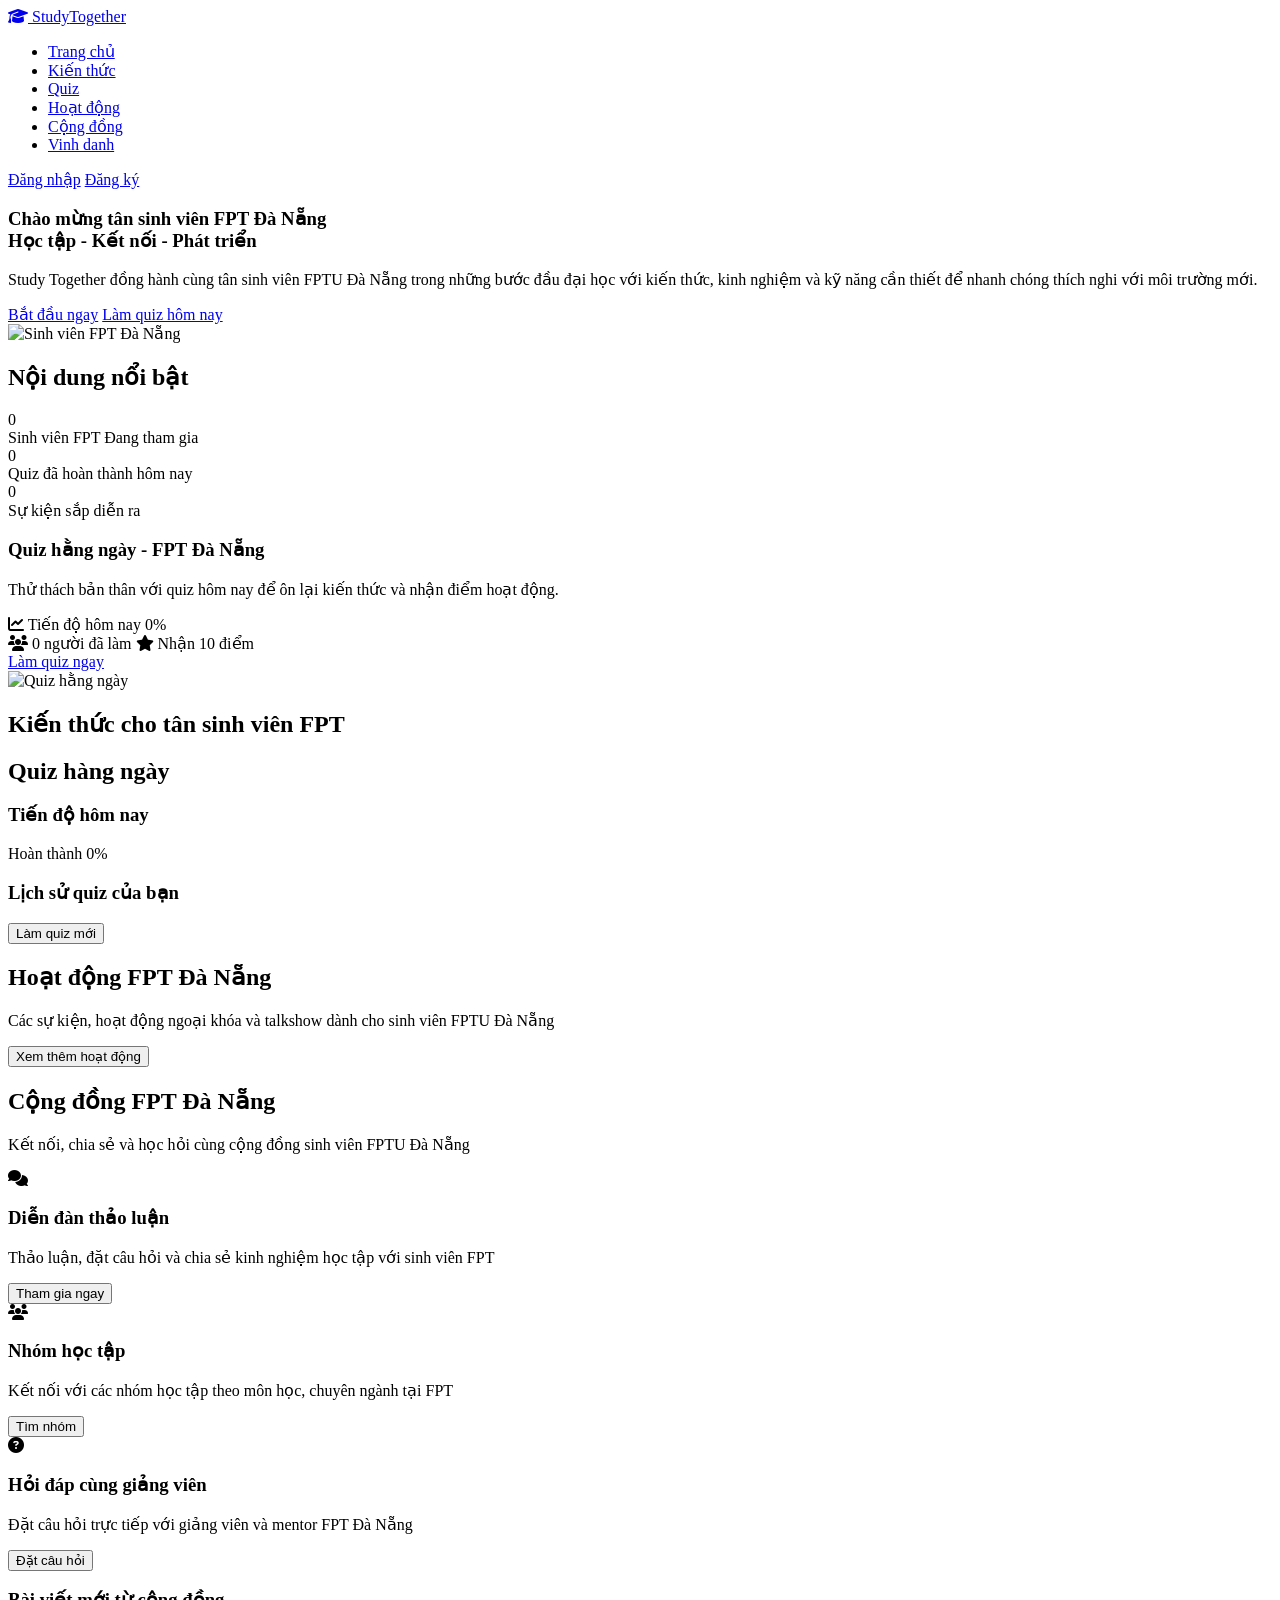
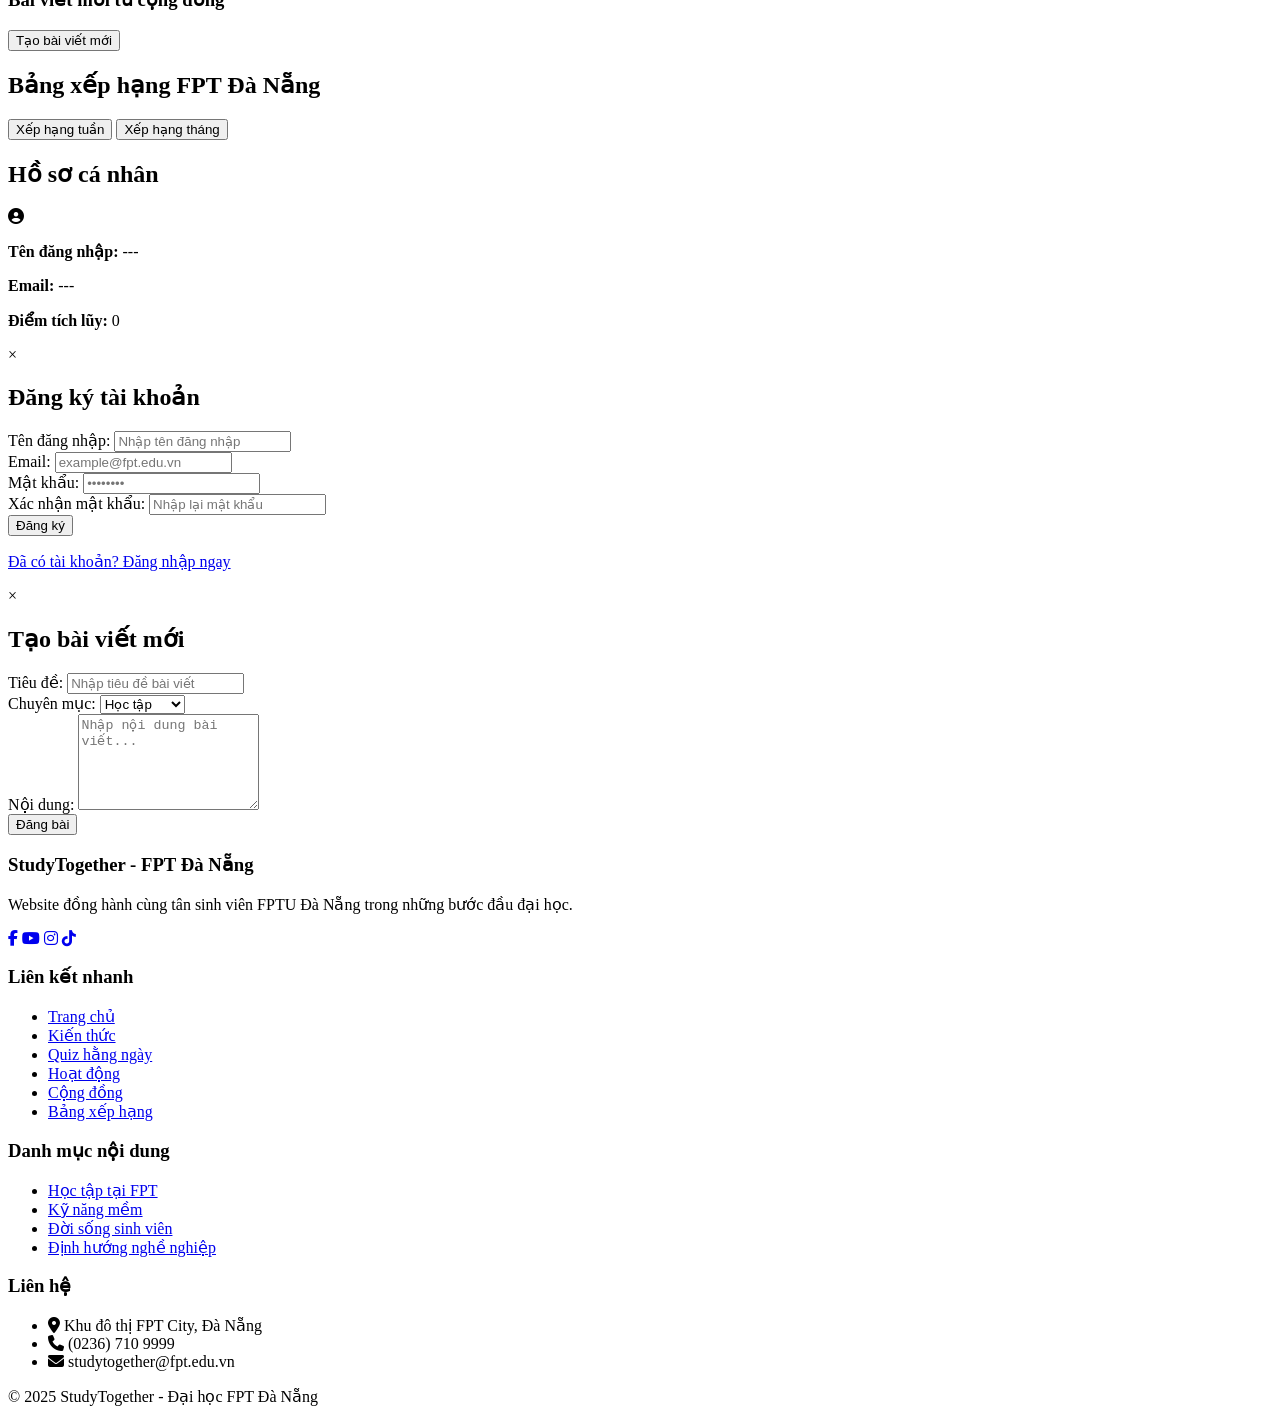
==== index.html @ cc5190f5 "fix" ====
<!DOCTYPE html>
<html lang="vi">
<head>
    <meta charset="UTF-8">
    <meta name="viewport" content="width=device-width, initial-scale=1.0">
    <title>Study Together - Đồng hành cùng tân sinh viên FPT Đà Nẵng</title>
    <link rel="stylesheet" href="https://cdnjs.cloudflare.com/ajax/libs/font-awesome/6.4.0/css/all.min.css">
    <link rel="stylesheet" href="https://cdnjs.cloudflare.com/ajax/libs/toastr.js/latest/toastr.min.css">
    <link rel="stylesheet" href="css/style.css">
    <link rel="icon" type="image/png" href="https://daihoc.fpt.edu.vn/favicon.ico">
</head>
<body>
    <!-- Header -->
    <header id="main-header">
        <div class="container header-container">
            <a href="#" class="logo" id="homeLogo">
                <i class="fas fa-graduation-cap"></i>
                <span>Study</span>Together
            </a>
            
            <nav>
                <ul>
                    <li><a href="#" class="nav-link active" data-section="home">Trang chủ</a></li>
                    <li><a href="#" class="nav-link" data-section="knowledge">Kiến thức</a></li>
                    <li><a href="#" class="nav-link" data-section="quiz">Quiz</a></li>
                    <li><a href="#" class="nav-link" data-section="activities">Hoạt động</a></li>
                    <li><a href="#" class="nav-link" data-section="community">Cộng đồng</a></li>
                    <li><a href="#" class="nav-link" data-section="ranking">Vinh danh</a></li>
                </ul>
            </nav>
            
            <div class="auth-buttons" id="authButtons">
                <a href="#" class="btn btn-outline" id="loginBtn">Đăng nhập</a>
                <a href="#" class="btn btn-primary" id="registerBtn">Đăng ký</a>
            </div>

            <!-- User Menu -->
            <div class="user-menu" id="userMenu" style="display: none;">
                <div class="user-info" id="userInfo">
                    <i class="fas fa-user-circle"></i>
                    <span id="displayUsername">Username</span>
                    <i class="fas fa-chevron-down"></i>
                </div>
                <div class="dropdown-menu" id="dropdownMenu">
                    <a href="#" id="profileBtn"><i class="fas fa-user"></i> Hồ sơ</a>
                    <a href="#" id="quizHistoryBtn"><i class="fas fa-history"></i> Lịch sử quiz</a>
                    <a href="#" id="logoutBtn"><i class="fas fa-sign-out-alt"></i> Đăng xuất</a>
                </div>
            </div>
        </div>
    </header>

    <!-- Main Content -->
    <main id="main-content">
        <!-- Trang chủ -->
        <section id="home-section" class="content-section">
            <!-- Banner chính -->
            <section class="hero">
                <div class="container hero-content">
                    <div class="hero-text">
                        <h1>Chào mừng tân sinh viên <span>FPT Đà Nẵng</span><br>Học tập - Kết nối - Phát triển</h1>
                        <p>Study Together đồng hành cùng tân sinh viên FPTU Đà Nẵng trong những bước đầu đại học với kiến thức, kinh nghiệm và kỹ năng cần thiết để nhanh chóng thích nghi với môi trường mới.</p>
                        <div class="hero-buttons">
                            <a href="#" class="btn btn-primary" id="startNowBtn">Bắt đầu ngay</a>
                            <a href="#" class="btn btn-fpt" id="dailyQuizBtn">Làm quiz hôm nay</a>
                        </div>
                    </div>
                    <div class="hero-image">
                        <img src="https://daihoc.fpt.edu.vn/wp-content/uploads/2022/07/dai-hoc-fpt-1-1659081213-910x607.jpg" alt="Sinh viên FPT Đà Nẵng">
                    </div>
                </div>
            </section>

            <!-- Nội dung nổi bật -->
            <div class="container">
                <h2 class="section-title">Nội dung nổi bật</h2>
                <div class="features" id="featured-content"></div>
            </div>

            <!-- Thống kê nhanh -->
            <section class="stats">
                <div class="container stats-container">
                    <div class="stat-item">
                        <div class="stat-number" id="studentCount">0</div>
                        <div class="stat-text">Sinh viên FPT Đang tham gia</div>
                    </div>
                    <div class="stat-item">
                        <div class="stat-number" id="quizCompleted">0</div>
                        <div class="stat-text">Quiz đã hoàn thành hôm nay</div>
                    </div>
                    <div class="stat-item">
                        <div class="stat-number" id="upcomingEvents">0</div>
                        <div class="stat-text">Sự kiện sắp diễn ra</div>
                    </div>
                </div>
            </section>

            <!-- Quiz hôm nay -->
            <div class="container">
                <div class="quiz-today">
                    <div class="quiz-content">
                        <h3>Quiz hằng ngày - FPT Đà Nẵng</h3>
                        <p>Thử thách bản thân với quiz hôm nay để ôn lại kiến thức và nhận điểm hoạt động.</p>
                        <div class="quiz-progress-wrapper">
                            <div class="quiz-progress-header">
                                <span><i class="fas fa-chart-line"></i> Tiến độ hôm nay</span>
                                <span class="quiz-progress-percentage" id="quizPercentage">0%</span>
                            </div>
                            <div class="quiz-progress">
                                <div class="quiz-progress-bar" id="quizProgressBar" style="width: 0%"></div>
                            </div>
                            <div class="quiz-stats">
                                <span><i class="fas fa-users"></i> <span id="quizCompleted">0</span> người đã làm</span>
                                <span><i class="fas fa-star"></i> Nhận 10 điểm</span>
                            </div>
                        </div>
                        <a href="#" class="btn btn-primary" id="takeQuizBtn">Làm quiz ngay</a>
                    </div>
                    <div class="quiz-image">
                        <img src="https://images.unsplash.com/photo-1501504905252-473c47e087f8?ixlib=rb-4.0.3&auto=format&fit=crop&w=1000&q=80" alt="Quiz hằng ngày">
                    </div>
                </div>
            </div>
        </section>

        <!-- Kiến thức -->
        <section id="knowledge-section" class="content-section hidden-section">
            <div class="container">
                <h2 class="section-title">Kiến thức cho tân sinh viên FPT</h2>
                <div class="features" id="knowledge-content"></div>
            </div>
        </section>

        <!-- Chi tiết bài viết / Quiz -->
        <section id="post-detail-section" class="content-section hidden-section">
            <div class="container">
                <div id="post-detail-content">
                    <!-- Nội dung sẽ được render bằng JavaScript -->
                </div>
            </div>
        </section>

        <!-- Quiz Section (Lịch sử) -->
        <section id="quiz-section" class="content-section hidden-section">
            <div class="container">
                <h2 class="section-title">Quiz hàng ngày</h2>
                
                <div class="quiz-stats-section">
                    <div class="quiz-progress-large">
                        <h3>Tiến độ hôm nay</h3>
                        <div class="quiz-progress-wrapper">
                            <div class="quiz-progress-header">
                                <span>Hoàn thành</span>
                                <span class="quiz-progress-percentage" id="quizPercentage2">0%</span>
                            </div>
                            <div class="quiz-progress">
                                <div class="quiz-progress-bar" id="quizProgressBar2" style="width: 0%"></div>
                            </div>
                        </div>
                    </div>
                    
                    <div class="quiz-history-header">
                        <h3>Lịch sử quiz của bạn</h3>
                        <button class="btn btn-primary" id="startQuizFromHistory">Làm quiz mới</button>
                    </div>
                    <div id="quiz-history" class="quiz-history-list"></div>
                </div>
            </div>
        </section>

        <!-- Hoạt động -->
        <section id="activities-section" class="content-section hidden-section">
            <div class="container">
                <h2 class="section-title fpt">Hoạt động FPT Đà Nẵng</h2>
                <p class="section-description">Các sự kiện, hoạt động ngoại khóa và talkshow dành cho sinh viên FPTU Đà Nẵng</p>
                
                <div class="activities-grid" id="activities-content"></div>
                
                <div class="text-center">
                    <button class="btn btn-fpt" id="loadMoreActivities">Xem thêm hoạt động</button>
                </div>
            </div>
        </section>

        <!-- Cộng đồng -->
        <section id="community-section" class="content-section hidden-section">
            <div class="container">
                <h2 class="section-title fpt">Cộng đồng FPT Đà Nẵng</h2>
                <p class="section-description">Kết nối, chia sẻ và học hỏi cùng cộng đồng sinh viên FPTU Đà Nẵng</p>
                
                <div class="community-container">
                    <div class="community-card">
                        <div class="community-icon">
                            <i class="fas fa-comments"></i>
                        </div>
                        <h3>Diễn đàn thảo luận</h3>
                        <p>Thảo luận, đặt câu hỏi và chia sẻ kinh nghiệm học tập với sinh viên FPT</p>
                        <button class="btn btn-fpt" id="joinForumBtn">Tham gia ngay</button>
                    </div>
                    
                    <div class="community-card">
                        <div class="community-icon">
                            <i class="fas fa-users"></i>
                        </div>
                        <h3>Nhóm học tập</h3>
                        <p>Kết nối với các nhóm học tập theo môn học, chuyên ngành tại FPT</p>
                        <button class="btn btn-fpt" id="findGroupBtn">Tìm nhóm</button>
                    </div>
                    
                    <div class="community-card">
                        <div class="community-icon">
                            <i class="fas fa-question-circle"></i>
                        </div>
                        <h3>Hỏi đáp cùng giảng viên</h3>
                        <p>Đặt câu hỏi trực tiếp với giảng viên và mentor FPT Đà Nẵng</p>
                        <button class="btn btn-fpt" id="askQuestionBtn">Đặt câu hỏi</button>
                    </div>
                </div>
                
                <div class="forum-posts">
                    <h3>Bài viết mới từ cộng đồng</h3>
                    <div id="forum-posts-content"></div>
                    
                    <div class="text-center">
                        <button class="btn btn-outline" id="createPostBtn">Tạo bài viết mới</button>
                    </div>
                </div>
            </div>
        </section>

        <!-- Vinh danh -->
        <section id="ranking-section" class="content-section hidden-section">
            <div class="container">
                <h2 class="section-title">Bảng xếp hạng FPT Đà Nẵng</h2>
                
                <div class="ranking-tabs">
                    <button class="btn btn-outline" id="weeklyRankingBtn">Xếp hạng tuần</button>
                    <button class="btn btn-primary" id="monthlyRankingBtn">Xếp hạng tháng</button>
                </div>
                
                <div id="ranking-content"></div>
            </div>
        </section>

        <!-- Hồ sơ -->
        <section id="profile-section" class="content-section hidden-section">
            <div class="container">
                <h2 class="section-title">Hồ sơ cá nhân</h2>

                <div class="profile-card">
                    <div class="profile-avatar">
                        <i class="fas fa-user-circle"></i>
                    </div>
                    <div class="profile-info">
                        <p><strong>Tên đăng nhập:</strong> <span id="profileUsername">---</span></p>
                        <p><strong>Email:</strong> <span id="profileEmail">---</span></p>
                        <p><strong>Điểm tích lũy:</strong> <span id="profilePoints">0</span></p>
                    </div>
                </div>
            </div>
        </section>
    </main>

    <!-- Modal đăng ký/đăng nhập -->
    <div class="modal" id="authModal">
        <div class="modal-content">
            <span class="close-modal" id="closeAuthModal">&times;</span>
            <h2 id="modalTitle">Đăng ký tài khoản</h2>

            <form id="authForm">
                <div class="form-group">
                    <label for="username">Tên đăng nhập:</label>
                    <input type="text" id="username" placeholder="Nhập tên đăng nhập" required>
                </div>

                <div class="form-group" id="emailGroup">
                    <label for="email">Email:</label>
                    <input type="email" id="email" placeholder="example@fpt.edu.vn">
                </div>

                <div class="form-group">
                    <label for="password">Mật khẩu:</label>
                    <input type="password" id="password" placeholder="••••••••" required>
                </div>

                <div class="form-group" id="confirmPasswordGroup">
                    <label for="confirmPassword">Xác nhận mật khẩu:</label>
                    <input type="password" id="confirmPassword" placeholder="Nhập lại mật khẩu">
                </div>

                <button type="submit" class="btn btn-primary" id="authSubmitBtn">Đăng ký</button>

                <p class="text-center">
                    <a href="#" id="switchAuthMode">Đã có tài khoản? Đăng nhập ngay</a>
                </p>
            </form>
        </div>
    </div>

    <!-- Modal tạo bài viết cộng đồng -->
    <div class="modal" id="createPostModal">
        <div class="modal-content">
            <span class="close-modal" id="closePostModal">&times;</span>
            <h2>Tạo bài viết mới</h2>
            <form id="postForm">
                <div class="form-group">
                    <label for="postTitle">Tiêu đề:</label>
                    <input type="text" id="postTitle" placeholder="Nhập tiêu đề bài viết" required>
                </div>
                <div class="form-group">
                    <label for="postCategory">Chuyên mục:</label>
                    <select id="postCategory">
                        <option value="study">Học tập</option>
                        <option value="activity">Hoạt động</option>
                        <option value="question">Hỏi đáp</option>
                        <option value="share">Chia sẻ</option>
                        <option value="other">Khác</option>
                    </select>
                </div>
                <div class="form-group">
                    <label for="postContent">Nội dung:</label>
                    <textarea id="postContent" rows="6" placeholder="Nhập nội dung bài viết..." required></textarea>
                </div>
                <button type="submit" class="btn btn-fpt">Đăng bài</button>
            </form>
        </div>
    </div>

    <!-- Footer -->
    <footer id="main-footer">
        <div class="container">
            <div class="footer-container">
                <div class="footer-column">
                    <h3>StudyTogether - FPT Đà Nẵng</h3>
                    <p>Website đồng hành cùng tân sinh viên FPTU Đà Nẵng trong những bước đầu đại học.</p>
                    <div class="social-icons">
                        <a href="#"><i class="fab fa-facebook-f"></i></a>
                        <a href="#"><i class="fab fa-youtube"></i></a>
                        <a href="#"><i class="fab fa-instagram"></i></a>
                        <a href="#"><i class="fab fa-tiktok"></i></a>
                    </div>
                </div>
                
                <div class="footer-column">
                    <h3>Liên kết nhanh</h3>
                    <ul>
                        <li><a href="#" class="footer-nav" data-section="home">Trang chủ</a></li>
                        <li><a href="#" class="footer-nav" data-section="knowledge">Kiến thức</a></li>
                        <li><a href="#" class="footer-nav" data-section="quiz">Quiz hằng ngày</a></li>
                        <li><a href="#" class="footer-nav" data-section="activities">Hoạt động</a></li>
                        <li><a href="#" class="footer-nav" data-section="community">Cộng đồng</a></li>
                        <li><a href="#" class="footer-nav" data-section="ranking">Bảng xếp hạng</a></li>
                    </ul>
                </div>
                
                <div class="footer-column">
                    <h3>Danh mục nội dung</h3>
                    <ul>
                        <li><a href="#">Học tập tại FPT</a></li>
                        <li><a href="#">Kỹ năng mềm</a></li>
                        <li><a href="#">Đời sống sinh viên</a></li>
                        <li><a href="#">Định hướng nghề nghiệp</a></li>
                    </ul>
                </div>
                
                <div class="footer-column">
                    <h3>Liên hệ</h3>
                    <ul>
                        <li><i class="fas fa-map-marker-alt"></i> Khu đô thị FPT City, Đà Nẵng</li>
                        <li><i class="fas fa-phone"></i> (0236) 710 9999</li>
                        <li><i class="fas fa-envelope"></i> studytogether@fpt.edu.vn</li>
                    </ul>
                </div>
            </div>
            
            <div class="copyright">
                <p>&copy; 2025 StudyTogether - Đại học FPT Đà Nẵng</p>
            </div>
        </div>
    </footer>

    <!-- Scripts -->
    <script src="https://cdnjs.cloudflare.com/ajax/libs/jquery/3.7.1/jquery.min.js"></script>
    <script src="https://cdnjs.cloudflare.com/ajax/libs/toastr.js/latest/toastr.min.js"></script>
    
    <script>
        toastr.options = {
            closeButton: true,
            progressBar: true,
            positionClass: "toast-top-right",
            timeOut: "4000",
            extendedTimeOut: "1000",
            showDuration: "300",
            hideDuration: "1000",
            preventDuplicates: true
        };
    </script>

    <script type="module">
        const token = localStorage.getItem("token");
        const role = localStorage.getItem("role");

        if (token && role === "admin") {
            window.location.href = "./app-v2/admin.html";
        }
    </script>

    <script type="module" src="js/modules/main.js"></script>
</body>
</html>
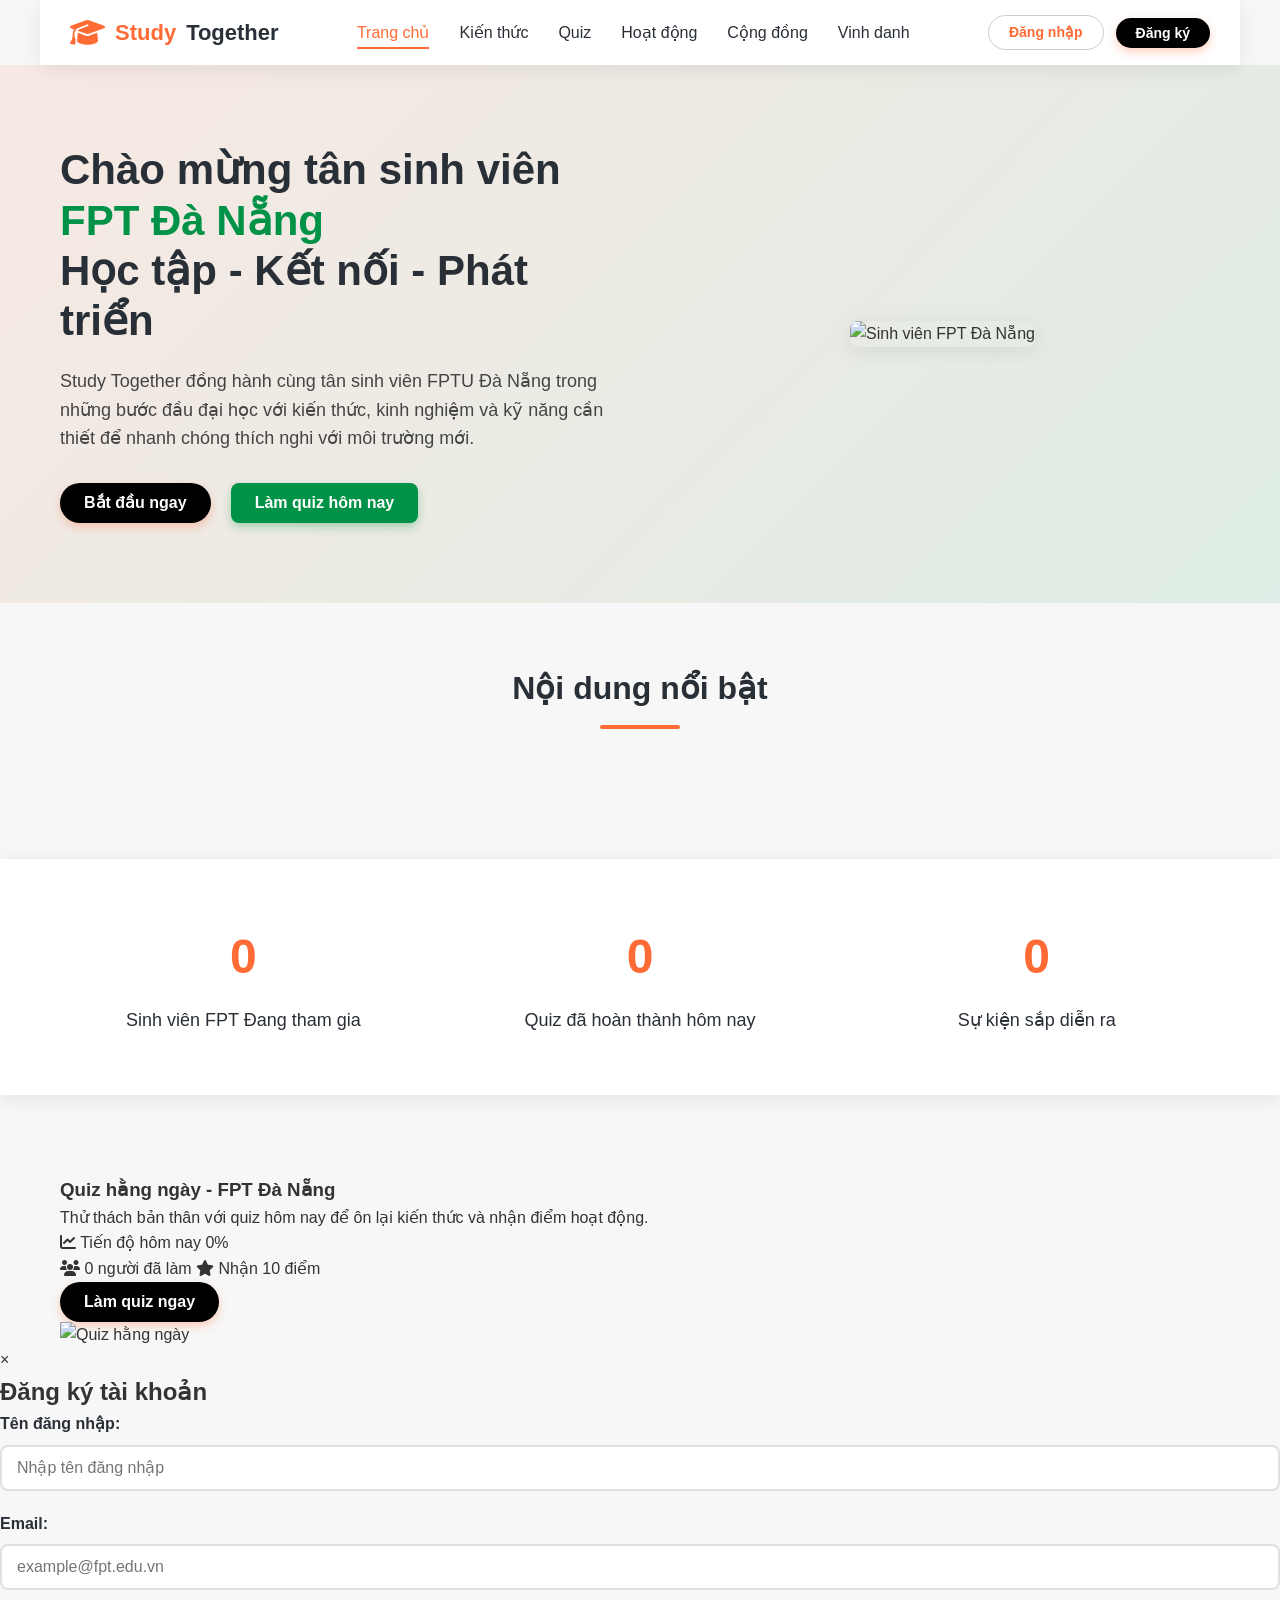
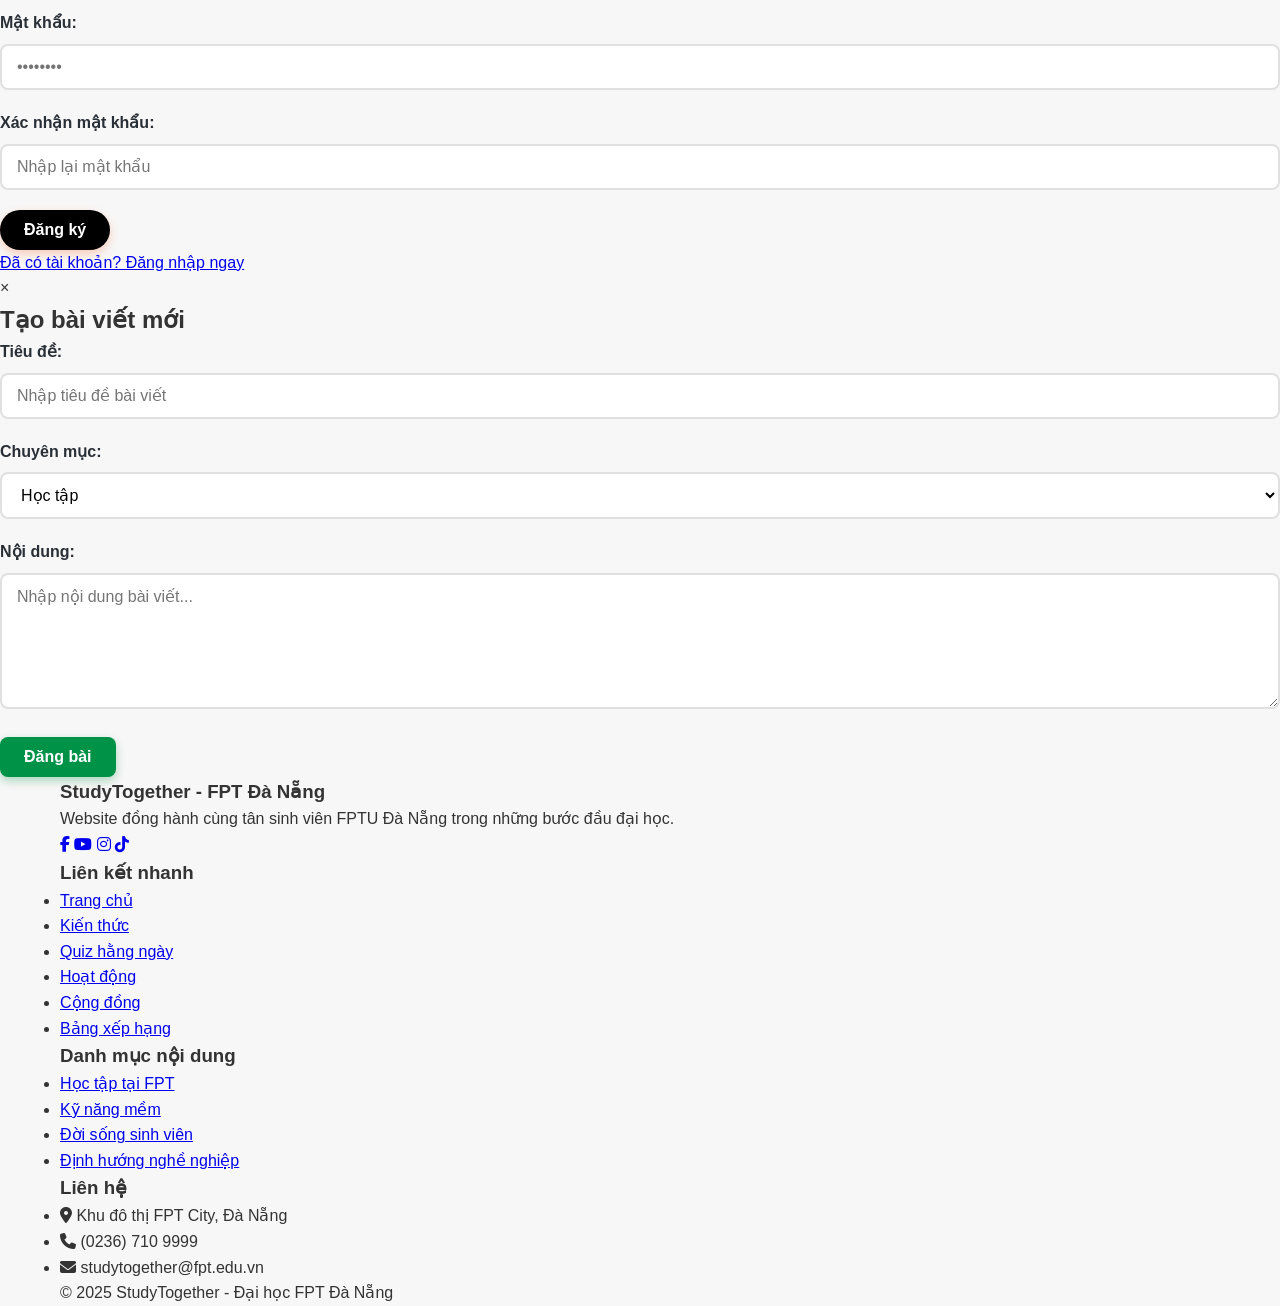
==== commit 576b1c47: "fix" ====
--- a/index.html
+++ b/index.html
@@ -8,6 +8,83 @@
     <link rel="stylesheet" href="https://cdnjs.cloudflare.com/ajax/libs/toastr.js/latest/toastr.min.css">
     <link rel="stylesheet" href="css/style.css">
     <link rel="icon" type="image/png" href="https://daihoc.fpt.edu.vn/favicon.ico">
+    <style>
+        /* Style tạm thời cho quiz */
+        .quiz-container {
+            background: white;
+            border-radius: 10px;
+            padding: 30px;
+            margin: 30px 0;
+            box-shadow: 0 4px 20px rgba(0,0,0,0.1);
+        }
+        
+        .quiz-question {
+            margin-bottom: 30px;
+            padding: 20px;
+            background: #f9f9f9;
+            border-radius: 8px;
+        }
+        
+        .quiz-options {
+            display: grid;
+            gap: 10px;
+            margin-top: 15px;
+        }
+        
+        .quiz-option {
+            padding: 12px 20px;
+            background: white;
+            border: 2px solid #e0e0e0;
+            border-radius: 8px;
+            cursor: pointer;
+            transition: all 0.3s ease;
+            display: flex;
+            align-items: center;
+            gap: 10px;
+        }
+        
+        .quiz-option:hover {
+            border-color: #FF6B35;
+            background: rgba(255,107,53,0.05);
+        }
+        
+        .quiz-option.selected {
+            border-color: #FF6B35;
+            background: rgba(255,107,53,0.1);
+            box-shadow: 0 2px 10px rgba(255,107,53,0.2);
+        }
+        
+        .option-letter {
+            font-weight: bold;
+            color: #FF6B35;
+            min-width: 25px;
+        }
+        
+        .quiz-result {
+            background: white;
+            border-radius: 10px;
+            padding: 30px;
+            margin: 30px 0;
+        }
+        
+        .quiz-result-item {
+            transition: all 0.3s ease;
+        }
+        
+        .quiz-result-item:hover {
+            transform: translateX(5px);
+            box-shadow: 0 2px 10px rgba(0,0,0,0.1);
+        }
+        
+        .error-message {
+            color: #F44336;
+            padding: 20px;
+            text-align: center;
+            background: #ffebee;
+            border-radius: 8px;
+            margin: 20px 0;
+        }
+    </style>
 </head>
 <body>
     <!-- Header -->
@@ -85,7 +162,7 @@
                         <div class="stat-text">Sinh viên FPT Đang tham gia</div>
                     </div>
                     <div class="stat-item">
-                        <div class="stat-number" id="quizCompleted">0</div>
+                        <div class="stat-number" id="quizCompletedCount">0</div>
                         <div class="stat-text">Quiz đã hoàn thành hôm nay</div>
                     </div>
                     <div class="stat-item">
@@ -110,11 +187,11 @@
                                 <div class="quiz-progress-bar" id="quizProgressBar" style="width: 0%"></div>
                             </div>
                             <div class="quiz-stats">
-                                <span><i class="fas fa-users"></i> <span id="quizCompleted">0</span> người đã làm</span>
+                                <span><i class="fas fa-users"></i> <span id="quizCompletedToday">0</span> người đã làm</span>
                                 <span><i class="fas fa-star"></i> Nhận 10 điểm</span>
                             </div>
                         </div>
-                        <a href="#" class="btn btn-primary" id="takeQuizBtn">Làm quiz ngay</a>
+                        <button class="btn btn-primary" id="takeQuizBtn">Làm quiz ngay</button>
                     </div>
                     <div class="quiz-image">
                         <img src="https://images.unsplash.com/photo-1501504905252-473c47e087f8?ixlib=rb-4.0.3&auto=format&fit=crop&w=1000&q=80" alt="Quiz hằng ngày">
@@ -140,7 +217,7 @@
             </div>
         </section>
 
-        <!-- Quiz Section (Lịch sử) -->
+        <!-- Quiz Section (Chi tiết quiz) -->
         <section id="quiz-section" class="content-section hidden-section">
             <div class="container">
                 <h2 class="section-title">Quiz hàng ngày</h2>
@@ -157,6 +234,18 @@
                                 <div class="quiz-progress-bar" id="quizProgressBar2" style="width: 0%"></div>
                             </div>
                         </div>
+                    </div>
+                    
+                    <!-- Container cho câu hỏi quiz -->
+                    <div id="quizQuestions" class="quiz-container"></div>
+                    
+                    <!-- Container cho kết quả quiz -->
+                    <div id="quizResult" class="quiz-result" style="display: none;"></div>
+                    
+                    <!-- Nút điều khiển quiz -->
+                    <div class="quiz-actions" style="text-align: center; margin: 20px 0;">
+                        <button id="submitQuizBtn" class="btn btn-primary" style="display: none;">Nộp bài</button>
+                        <button id="closeQuizResultBtn" class="btn btn-outline" style="display: none;">Đóng</button>
                     </div>
                     
                     <div class="quiz-history-header">
--- a/css/style.css
+++ b/css/style.css
@@ -0,0 +1,751 @@
+/* Reset và biến màu sắc */
+@import url('components/header.css');
+@import url('components/footer.css');
+@import url('components/modal.css');
+@import url('components/cards.css');
+@import url('components/quiz.css');
+/* Import các component bổ sung */
+@import url('components/user-menu.css');
+@import url('components/quiz-modal.css');
+
+* {
+    margin: 0;
+    padding: 0;
+    box-sizing: border-box;
+    font-family: 'Segoe UI', Tahoma, Geneva, Verdana, sans-serif;
+}
+
+:root {
+    --primary-color: #FF6B35; /* Cam chủ đạo */
+    --primary-dark: #E55A2B;
+    --secondary-color: #4ECDC4; /* Xanh phụ */
+    --light-color: #FFFFFF;
+    --dark-color: #292F36;
+    --gray-color: #F7F7F7;
+    --text-color: #333333;
+    --shadow: 0 4px 20px rgba(0, 0, 0, 0.08);
+    --shadow-hover: 0 8px 25px rgba(0, 0, 0, 0.15);
+    --border-radius: 8px;
+    --transition: all 0.3s cubic-bezier(0.25, 0.8, 0.25, 1);
+    --fpt-green: #009247; /* Màu xanh FPT */
+    --fpt-blue: #0056B3; /* Màu xanh dương FPT */
+}
+
+body {
+    background-color: var(--gray-color);
+    color: var(--text-color);
+    line-height: 1.6;
+    scroll-behavior: smooth; /* Cuộn trang mượt mà */
+}
+
+.container {
+    width: 100%;
+    max-width: 1200px;
+    margin: 0 auto;
+    padding: 0 20px;
+}
+
+/* Các phần ẩn ban đầu */
+.hidden-section {
+    display: none !important;
+}
+
+/* Nút cơ bản */
+.btn {
+    padding: 12px 24px;
+    border-radius: var(--border-radius);
+    font-weight: 600;
+    cursor: pointer;
+    transition: var(--transition);
+    border: none;
+    text-decoration: none;
+    display: inline-block;
+    text-align: center;
+    font-size: 16px;
+    line-height: 1;
+}
+
+.btn-primary {
+    background-color: var(--primary-color);
+    color: var(--light-color);
+    box-shadow: 0 4px 10px rgba(255, 107, 53, 0.3);
+}
+
+.btn-primary:hover {
+    background-color: var(--primary-dark);
+    transform: translateY(-3px);
+    box-shadow: 0 8px 20px rgba(255, 107, 53, 0.4);
+}
+
+.btn-outline {
+    background-color: transparent;
+    color: var(--primary-color);
+    border: 2px solid var(--primary-color);
+    line-height: 1.2; /* Điều chỉnh để cân bằng với padding */
+}
+
+.btn-outline:hover {
+    background-color: var(--primary-color);
+    color: var(--light-color);
+    transform: translateY(-3px);
+    box-shadow: 0 8px 20px rgba(255, 107, 53, 0.3);
+}
+
+.btn-fpt {
+    background-color: var(--fpt-green);
+    color: white;
+    box-shadow: 0 4px 10px rgba(0, 146, 71, 0.3);
+}
+
+.btn-fpt:hover {
+    background-color: #007a3d;
+    transform: translateY(-3px);
+    box-shadow: 0 8px 20px rgba(0, 146, 71, 0.4);
+}
+
+/* Tiêu đề section */
+.section-title {
+    font-size: 32px;
+    text-align: center;
+    margin-bottom: 50px;
+    color: var(--dark-color);
+    position: relative;
+    padding-bottom: 15px;
+}
+
+.section-title::after {
+    content: '';
+    position: absolute;
+    bottom: 0;
+    left: 50%;
+    transform: translateX(-50%);
+    width: 80px;
+    height: 4px;
+    background-color: var(--primary-color);
+    border-radius: 2px;
+    transition: width 0.3s ease;
+}
+
+.section-title:hover::after {
+    width: 120px;
+}
+
+.section-title.fpt::after {
+    background-color: var(--fpt-green);
+}
+
+/* Hero banner */
+.hero {
+    background: linear-gradient(135deg, rgba(255, 107, 53, 0.1) 0%, rgba(0, 146, 71, 0.1) 100%);
+    padding: 80px 0;
+    margin-bottom: 60px;
+}
+
+.hero-content {
+    display: flex;
+    align-items: center;
+    gap: 50px;
+}
+
+.hero-text {
+    flex: 1;
+}
+
+.hero-image {
+    flex: 1;
+    text-align: center;
+}
+
+.hero-image img {
+    max-width: 100%;
+    border-radius: var(--border-radius);
+    box-shadow: var(--shadow);
+    transition: var(--transition);
+}
+
+.hero-image img:hover {
+    transform: scale(1.02);
+    box-shadow: var(--shadow-hover);
+}
+
+.hero h1 {
+    font-size: 42px;
+    margin-bottom: 20px;
+    color: var(--dark-color);
+    line-height: 1.2;
+}
+
+.hero h1 span {
+    color: var(--fpt-green);
+}
+
+.hero p {
+    font-size: 18px;
+    margin-bottom: 30px;
+    color: var(--text-color);
+    opacity: 0.9;
+}
+
+.hero-buttons {
+    display: flex;
+    gap: 20px;
+}
+
+/* Thống kê nhanh */
+.stats {
+    background-color: var(--light-color);
+    padding: 60px 0;
+    margin-bottom: 80px;
+    box-shadow: var(--shadow);
+}
+
+.stats-container {
+    display: flex;
+    justify-content: space-around;
+    flex-wrap: wrap;
+    gap: 30px;
+}
+
+.stat-item {
+    text-align: center;
+    flex: 1;
+    min-width: 200px;
+    transition: var(--transition);
+}
+
+.stat-item:hover {
+    transform: translateY(-5px);
+}
+
+.stat-number {
+    font-size: 48px;
+    font-weight: 700;
+    color: var(--primary-color);
+    margin-bottom: 10px;
+    transition: var(--transition);
+}
+
+.stat-item:hover .stat-number {
+    transform: scale(1.1);
+    color: var(--primary-dark);
+}
+
+.stat-text {
+    font-size: 18px;
+    color: var(--dark-color);
+    font-weight: 500;
+}
+
+/* Bảng xếp hạng */
+.ranking-table {
+    width: 100%;
+    border-collapse: collapse;
+    margin-top: 20px;
+    background-color: var(--light-color);
+    border-radius: var(--border-radius);
+    overflow: hidden;
+    box-shadow: var(--shadow);
+    transition: var(--transition);
+}
+
+.ranking-table:hover {
+    box-shadow: var(--shadow-hover);
+}
+
+.ranking-table th,
+.ranking-table td {
+    padding: 15px;
+    text-align: left;
+    border-bottom: 1px solid #eee;
+}
+
+.ranking-table th {
+    background-color: var(--primary-color);
+    color: var(--light-color);
+    font-weight: 600;
+    text-transform: uppercase;
+    font-size: 14px;
+    letter-spacing: 0.5px;
+}
+
+.ranking-table tr {
+    transition: var(--transition);
+}
+
+.ranking-table tr:hover {
+    background-color: rgba(255, 107, 53, 0.08);
+    transform: scale(1.01);
+    box-shadow: 0 2px 10px rgba(0,0,0,0.05);
+}
+
+.ranking-table .rank {
+    font-weight: 700;
+    width: 60px;
+    text-align: center;
+}
+
+.ranking-table .rank-1 {
+    color: #FFD700;
+    text-shadow: 0 0 5px rgba(255, 215, 0, 0.3);
+}
+
+.ranking-table .rank-2 {
+    color: #C0C0C0;
+    text-shadow: 0 0 5px rgba(192, 192, 192, 0.3);
+}
+
+.ranking-table .rank-3 {
+    color: #CD7F32;
+    text-shadow: 0 0 5px rgba(205, 127, 50, 0.3);
+}
+
+/* Form elements */
+.form-group {
+    margin-bottom: 20px;
+}
+
+.form-group label {
+    display: block;
+    margin-bottom: 8px;
+    font-weight: 600;
+    color: var(--dark-color);
+    transition: var(--transition);
+}
+
+.form-group input,
+.form-group select,
+.form-group textarea {
+    width: 100%;
+    padding: 12px 15px;
+    border: 2px solid #e0e0e0;
+    border-radius: var(--border-radius);
+    font-size: 16px;
+    transition: var(--transition);
+    background-color: var(--light-color);
+}
+
+.form-group input:focus,
+.form-group select:focus,
+.form-group textarea:focus {
+    outline: none;
+    border-color: var(--primary-color);
+    box-shadow: 0 0 0 4px rgba(255, 107, 53, 0.15);
+    transform: translateY(-2px);
+}
+
+.form-group input:hover,
+.form-group select:hover,
+.form-group textarea:hover {
+    border-color: var(--primary-color);
+}
+
+/* Auth Buttons - Giữ lại vì đây là style chung cho nút đăng nhập/đăng ký */
+.auth-buttons {
+    display: flex;
+    gap: 12px;
+    align-items: center;
+}
+
+.auth-buttons .btn {
+    padding: 8px 20px;
+    font-size: 14px;
+}
+
+/* Header container */
+.header-container {
+    display: flex;
+    align-items: center;
+    justify-content: space-between;
+    padding: 15px 30px;
+    background: rgba(255, 255, 255, 0.95);
+    backdrop-filter: blur(10px);
+    box-shadow: 0 4px 20px rgba(0,0,0,0.08);
+    position: sticky;
+    top: 0;
+    z-index: 100;
+    transition: var(--transition);
+}
+
+.header-container:hover {
+    box-shadow: 0 4px 25px rgba(0,0,0,0.12);
+}
+
+.logo {
+    display: flex;
+    align-items: center;
+    gap: 10px;
+    font-size: 22px;
+    font-weight: 700;
+    text-decoration: none;
+    color: var(--dark-color);
+    transition: var(--transition);
+}
+
+.logo:hover {
+    transform: scale(1.02);
+    color: var(--primary-color);
+}
+
+.logo i {
+    color: var(--primary-color);
+    font-size: 28px;
+    transition: var(--transition);
+}
+
+.logo:hover i {
+    transform: rotate(10deg);
+}
+
+.logo span {
+    color: var(--primary-color);
+}
+
+/* Navigation */
+nav ul {
+    display: flex;
+    gap: 30px;
+    list-style: none;
+}
+
+nav ul li a {
+    text-decoration: none;
+    color: var(--dark-color);
+    font-weight: 500;
+    transition: color 0.3s ease;
+    position: relative;
+    padding: 8px 0;
+    font-size: 16px;
+}
+
+nav ul li a::after {
+    content: '';
+    position: absolute;
+    bottom: 0;
+    left: 50%;
+    transform: translateX(-50%) scaleX(0);
+    width: 100%;
+    height: 2px;
+    background-color: var(--primary-color);
+    transition: transform 0.3s ease;
+}
+
+nav ul li a:hover {
+    color: var(--primary-color);
+}
+
+nav ul li a:hover::after {
+    transform: translateX(-50%) scaleX(1);
+}
+
+nav ul li a.active {
+    color: var(--primary-color);
+}
+
+nav ul li a.active::after {
+    content: '';
+    position: absolute;
+    bottom: 0;
+    left: 0;
+    width: 100%;
+    height: 2px;
+    background-color: var(--primary-color);
+    transform: scaleX(1);
+}
+
+/* Loading animation cho bảng (nếu có) */
+@keyframes shimmer {
+    0% {
+        background-position: -1000px 0;
+    }
+    100% {
+        background-position: 1000px 0;
+    }
+}
+
+.loading-row {
+    background: linear-gradient(90deg, #f0f0f0 25%, #e0e0e0 50%, #f0f0f0 75%);
+    background-size: 1000px 100%;
+    animation: shimmer 2s infinite;
+}
+
+/* Animation chung */
+@keyframes fadeInUp {
+    from {
+        opacity: 0;
+        transform: translateY(30px);
+    }
+    to {
+        opacity: 1;
+        transform: translateY(0);
+    }
+}
+
+@keyframes fadeIn {
+    from {
+        opacity: 0;
+    }
+    to {
+        opacity: 1;
+    }
+}
+
+@keyframes slideIn {
+    from {
+        transform: translateX(-30px);
+        opacity: 0;
+    }
+    to {
+        transform: translateX(0);
+        opacity: 1;
+    }
+}
+
+.fade-in {
+    animation: fadeIn 0.6s ease forwards;
+}
+
+.fade-in-up {
+    animation: fadeInUp 0.6s ease forwards;
+}
+
+.slide-in {
+    animation: slideIn 0.5s ease forwards;
+}
+
+/* Responsive cơ bản */
+@media (max-width: 1024px) {
+    .hero h1 {
+        font-size: 36px;
+    }
+    
+    nav ul {
+        gap: 20px;
+    }
+}
+
+@media (max-width: 768px) {
+    .hero-content {
+        flex-direction: column;
+        text-align: center;
+    }
+    
+    .hero-buttons {
+        justify-content: center;
+    }
+    
+    .hero h1 {
+        font-size: 32px;
+    }
+    
+    nav ul {
+        display: none; /* Sẽ được xử lý bằng mobile menu sau */
+    }
+    
+    .stats-container {
+        flex-direction: column;
+        align-items: center;
+    }
+    
+    .stat-item {
+        width: 100%;
+        max-width: 300px;
+    }
+    
+    .section-title {
+        font-size: 28px;
+    }
+    
+    .header-container {
+        padding: 12px 20px;
+    }
+    
+    .ranking-table {
+        font-size: 14px;
+    }
+    
+    .ranking-table th,
+    .ranking-table td {
+        padding: 12px 8px;
+    }
+}
+
+@media (max-width: 480px) {
+    .hero h1 {
+        font-size: 28px;
+    }
+    
+    .hero p {
+        font-size: 16px;
+    }
+    
+    .hero-buttons {
+        flex-direction: column;
+        gap: 15px;
+    }
+    
+    .btn {
+        width: 100%;
+        padding: 12px 20px;
+    }
+    
+    .stat-number {
+        font-size: 36px;
+    }
+    
+    .stat-text {
+        font-size: 16px;
+    }
+    
+    .section-title {
+        font-size: 24px;
+    }
+    
+    .auth-buttons {
+        gap: 8px;
+    }
+    
+    .auth-buttons .btn {
+        padding: 6px 12px;
+        font-size: 13px;
+    }
+    
+    .logo {
+        font-size: 18px;
+    }
+    
+    .logo i {
+        font-size: 24px;
+    }
+}
+
+/* Hiệu ứng cho các phần tử được focus */
+:focus-visible {
+    outline: 2px solid var(--primary-color);
+    outline-offset: 2px;
+}
+
+/* Smooth scrolling cho toàn trang */
+html {
+    scroll-behavior: smooth;
+}
+
+/* Hiệu ứng cho các card (nếu có) */
+.card {
+    transition: var(--transition);
+}
+
+.card:hover {
+    transform: translateY(-8px);
+    box-shadow: var(--shadow-hover);
+}
+
+.medium-article {
+    max-width: 760px;
+    margin: 0 auto;
+    padding: 40px 20px;
+    line-height: 1.8;
+    font-family: "Georgia", serif;
+}
+
+.medium-header {
+    text-align: center;
+    margin-bottom: 40px;
+}
+
+.medium-category {
+    font-size: 14px;
+    font-weight: 600;
+    color: #1a8917;
+    text-transform: uppercase;
+    letter-spacing: 1px;
+}
+
+.medium-title {
+    font-size: 42px;
+    margin: 16px 0;
+    font-weight: 700;
+}
+
+.medium-meta {
+    font-size: 14px;
+    color: #666;
+}
+
+.medium-cover img {
+    width: 100%;
+    border-radius: 12px;
+    margin: 30px 0;
+}
+
+.medium-content p {
+    margin-bottom: 20px;
+    font-size: 18px;
+}
+
+.medium-subtitle {
+    margin: 40px 0 20px;
+    font-size: 28px;
+    font-weight: bold;
+}
+
+.medium-quote {
+    border-left: 4px solid #1a8917;
+    padding-left: 20px;
+    font-style: italic;
+    color: #555;
+    margin: 30px 0;
+}
+
+.medium-footer {
+    margin-top: 50px;
+    text-align: center;
+}
+
+.btn-primary {
+    background: black;
+    color: white;
+    padding: 12px 24px;
+    border-radius: 999px;
+    border: none;
+    cursor: pointer;
+}
+
+.btn-outline {
+    background: transparent;
+    border: 1px solid #ccc;
+    padding: 10px 20px;
+    border-radius: 999px;
+    cursor: pointer;
+}
+
+.hidden {
+    display: none;
+}
+
+/* ================================
+   SECTION DESCRIPTION (Hero Text)
+================================ */
+
+.section-description {
+    max-width: 680px;
+    margin: 18px auto 40px;
+    font-size: 20px;
+    line-height: 1.7;
+    color: #555;
+    text-align: center;
+    font-weight: 400;
+    letter-spacing: 0.3px;
+}
+
+/* Nếu nằm trong hero section nền màu */
+.hero .section-description {
+    color: rgba(255, 255, 255, 0.85);
+}
+
+/* Responsive */
+@media (max-width: 768px) {
+    .section-description {
+        font-size: 17px;
+        padding: 0 16px;
+    }
+}
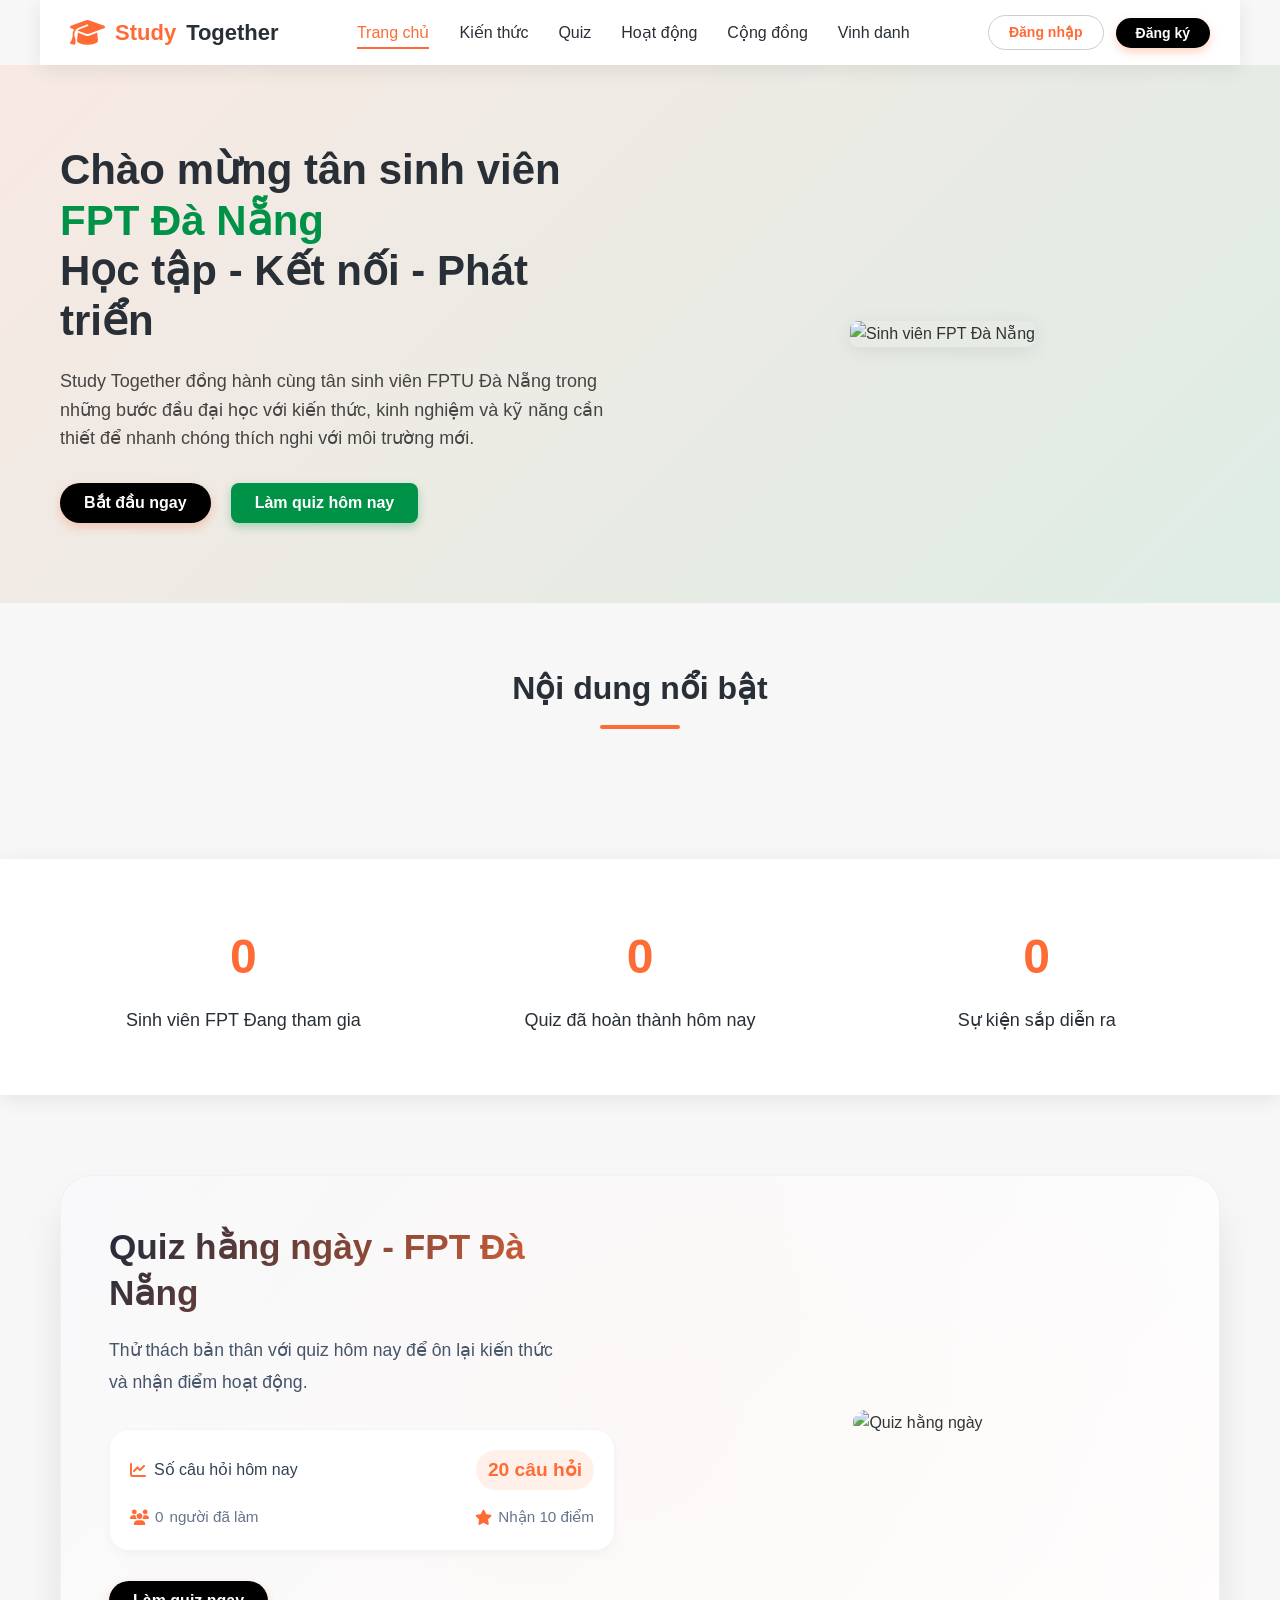
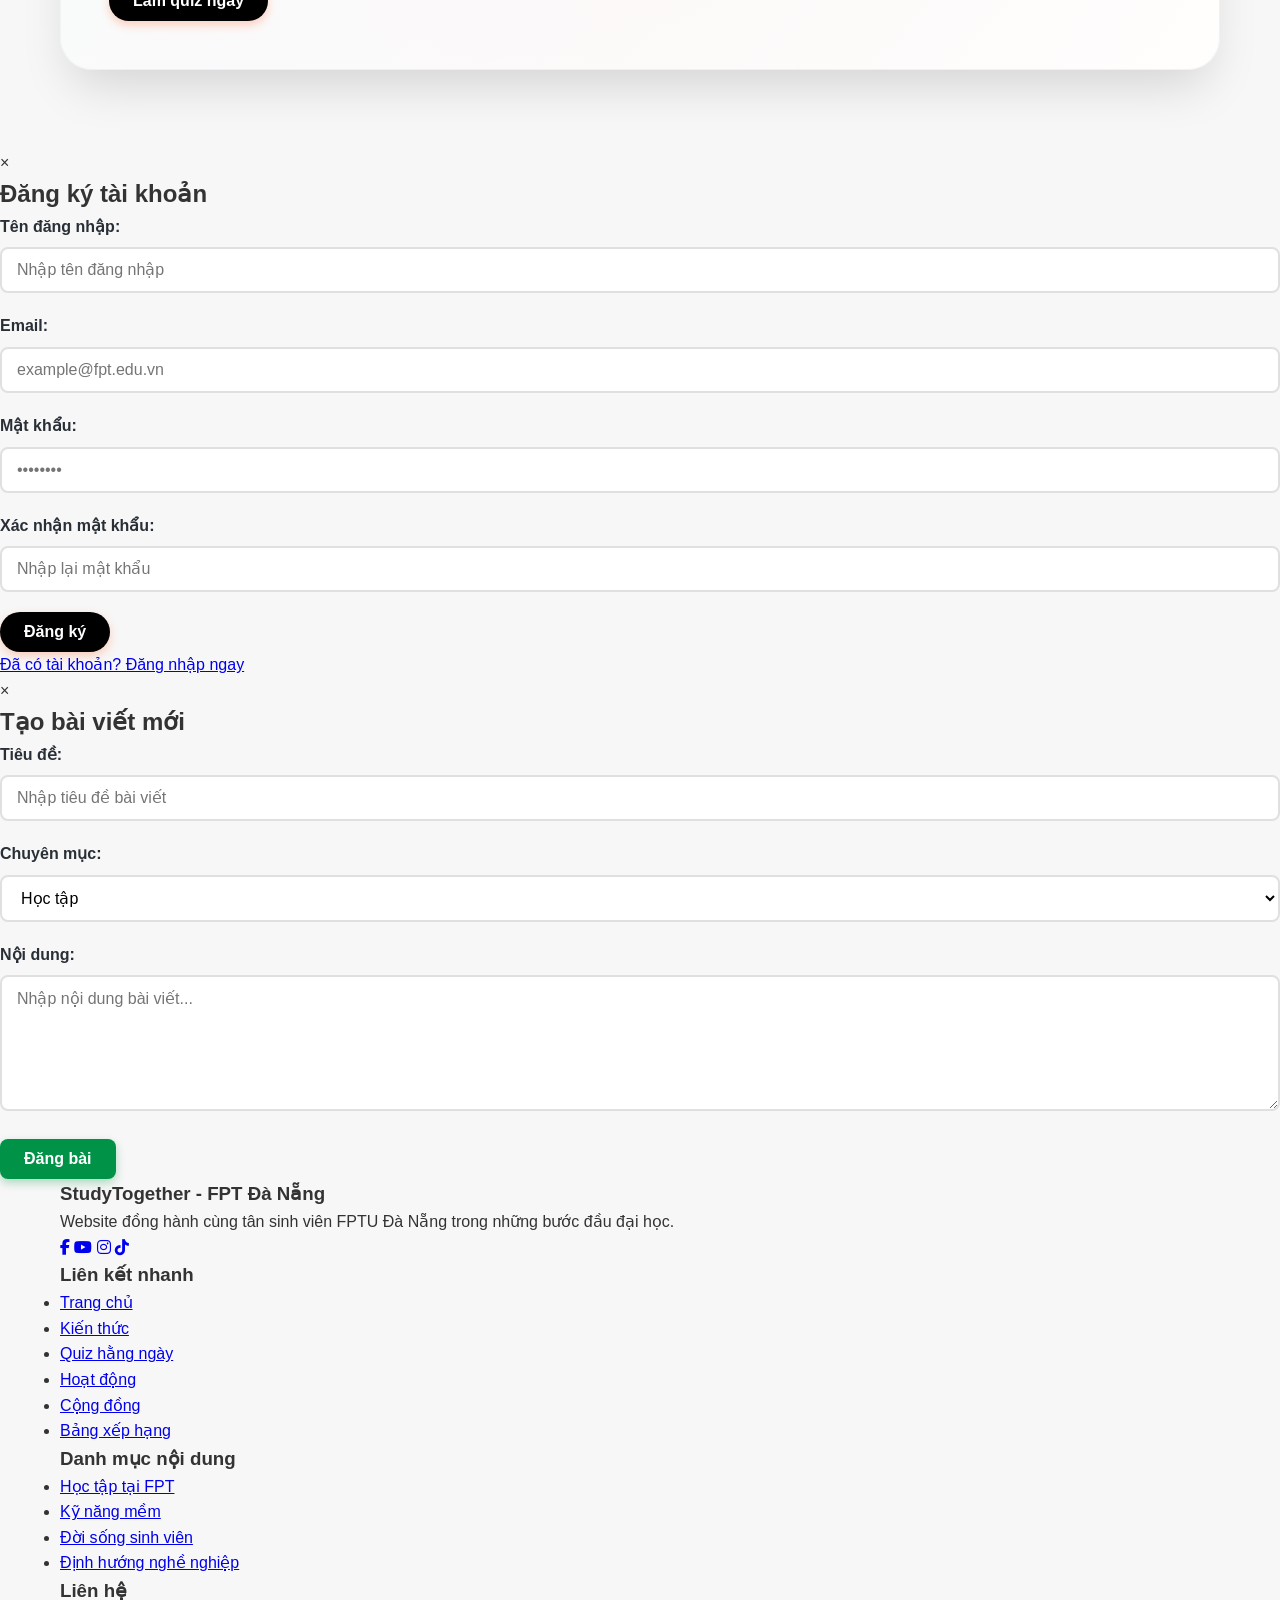
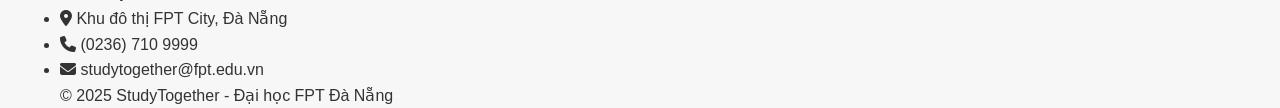
==== commit 4231ff0b: "fix" ====
--- a/index.html
+++ b/index.html
@@ -180,12 +180,12 @@
                         <p>Thử thách bản thân với quiz hôm nay để ôn lại kiến thức và nhận điểm hoạt động.</p>
                         <div class="quiz-progress-wrapper">
                             <div class="quiz-progress-header">
-                                <span><i class="fas fa-chart-line"></i> Tiến độ hôm nay</span>
-                                <span class="quiz-progress-percentage" id="quizPercentage">0%</span>
-                            </div>
-                            <div class="quiz-progress">
-                                <div class="quiz-progress-bar" id="quizProgressBar" style="width: 0%"></div>
-                            </div>
+    <span><i class="fas fa-chart-line"></i> Số câu hỏi hôm nay</span>
+    <span class="quiz-progress-percentage" id="quizPercentage">20 câu hỏi</span>
+</div>
+                            <!-- <div class="quiz-progress">
+    <div class="quiz-progress-bar" id="quizProgressBar" style="width: 0%"></div>
+</div> -->
                             <div class="quiz-stats">
                                 <span><i class="fas fa-users"></i> <span id="quizCompletedToday">0</span> người đã làm</span>
                                 <span><i class="fas fa-star"></i> Nhận 10 điểm</span>
@@ -224,15 +224,15 @@
                 
                 <div class="quiz-stats-section">
                     <div class="quiz-progress-large">
-                        <h3>Tiến độ hôm nay</h3>
+                        <h3>Số câu hỏi hôm nay</h3>
                         <div class="quiz-progress-wrapper">
                             <div class="quiz-progress-header">
-                                <span>Hoàn thành</span>
-                                <span class="quiz-progress-percentage" id="quizPercentage2">0%</span>
-                            </div>
-                            <div class="quiz-progress">
-                                <div class="quiz-progress-bar" id="quizProgressBar2" style="width: 0%"></div>
-                            </div>
+    <span>Tổng số câu hỏi</span>
+    <span class="quiz-progress-percentage" id="quizPercentage2">20 câu</span>
+</div>
+<!-- <div class="quiz-progress">
+    <div class="quiz-progress-bar" id="quizProgressBar2" style="width: 0%"></div>
+</div> -->
                         </div>
                     </div>
                     
--- a/css/style.css
+++ b/css/style.css
@@ -748,4 +748,230 @@
         font-size: 17px;
         padding: 0 16px;
     }
-}+}
+
+/* Knowledge Detail Styles */
+.knowledge-detail-card {
+    max-width: 900px;
+    margin: 0 auto;
+    background: #fff;
+    border-radius: 24px;
+    box-shadow: 0 20px 40px rgba(0, 0, 0, 0.08);
+    overflow: hidden;
+    padding: 40px;
+}
+
+.btn-back {
+    display: inline-flex;
+    align-items: center;
+    gap: 8px;
+    padding: 10px 20px;
+    margin-bottom: 30px;
+    background: #f8f9fa;
+    border: none;
+    border-radius: 40px;
+    color: #FF6B35;
+    font-weight: 500;
+    cursor: pointer;
+    transition: all 0.3s ease;
+}
+
+.btn-back:hover {
+    background: #FF6B35;
+    color: white;
+    transform: translateX(-5px);
+}
+
+.detail-image {
+    width: 100%;
+    height: 450px;
+    object-fit: cover;
+    border-radius: 20px;
+    margin-bottom: 30px;
+    box-shadow: 0 10px 30px rgba(0,0,0,0.1);
+}
+
+.detail-header {
+    margin-bottom: 40px;
+    padding-bottom: 30px;
+    border-bottom: 2px solid #f0f0f0;
+}
+
+.detail-title {
+    font-size: 42px;
+    font-weight: 700;
+    color: #1e293b;
+    margin: 0 0 20px 0;
+    line-height: 1.2;
+    background: linear-gradient(135deg, #1e293b, #FF6B35);
+    -webkit-background-clip: text;
+    -webkit-text-fill-color: transparent;
+    background-clip: text;
+}
+
+.detail-meta {
+    display: flex;
+    gap: 20px;
+    margin-bottom: 20px;
+    color: #64748b;
+    font-size: 15px;
+}
+
+.detail-meta span {
+    display: flex;
+    align-items: center;
+    gap: 6px;
+}
+
+.detail-category {
+    background: #FF6B35;
+    color: white !important;
+    padding: 4px 12px;
+    border-radius: 20px;
+    font-weight: 500;
+}
+
+.detail-description {
+    font-size: 18px;
+    color: #475569;
+    font-style: italic;
+    padding: 20px;
+    background: #f8fafc;
+    border-radius: 16px;
+    border-left: 4px solid #FF6B35;
+    margin: 20px 0 0 0;
+}
+
+/* Style cho nội dung bài viết */
+.detail-content {
+    line-height: 1.8;
+    color: #334155;
+}
+
+.detail-content h3 {
+    font-size: 28px;
+    font-weight: 600;
+    color: #0f172a;
+    margin: 40px 0 20px 0;
+    padding-bottom: 10px;
+    border-bottom: 3px solid #FF6B35;
+}
+
+.detail-content h3:first-of-type {
+    margin-top: 0;
+}
+
+.detail-content p {
+    font-size: 17px;
+    margin: 0 0 25px 0;
+    color: #334155;
+    line-height: 1.9;
+}
+
+.detail-content p:last-child {
+    margin-bottom: 0;
+}
+
+/* Thêm style cho bullet points nếu có */
+.detail-content ul, 
+.detail-content ol {
+    margin: 20px 0 30px 0;
+    padding-left: 30px;
+}
+
+.detail-content li {
+    margin: 10px 0;
+    font-size: 17px;
+}
+
+.detail-content strong {
+    color: #FF6B35;
+    font-weight: 600;
+}
+
+.detail-content blockquote {
+    margin: 30px 0;
+    padding: 20px 30px;
+    background: #f8fafc;
+    border-left: 4px solid #FF6B35;
+    border-radius: 8px;
+    font-style: italic;
+    color: #475569;
+}
+
+.detail-actions {
+    display: flex;
+    justify-content: center;
+    gap: 15px;
+    margin-top: 50px;
+    padding-top: 30px;
+    border-top: 2px solid #f0f0f0;
+}
+
+/* Responsive */
+@media (max-width: 768px) {
+    .knowledge-detail-card {
+        padding: 20px;
+    }
+    
+    .detail-title {
+        font-size: 32px;
+    }
+    
+    .detail-image {
+        height: 250px;
+    }
+    
+    .detail-content h3 {
+        font-size: 24px;
+    }
+    
+    .detail-content p {
+        font-size: 16px;
+    }
+    
+    .detail-actions {
+        flex-direction: column;
+    }
+    
+    .detail-actions button {
+        width: 100%;
+    }
+}
+
+.btn-read-more {
+    margin-top: 12px;
+    padding: 8px 16px;
+    background: transparent;
+    color: #FF6B35;
+    border: 1px solid #FF6B35;
+    border-radius: 20px;
+    font-size: 13px;
+    font-weight: 600;
+    cursor: pointer;
+    transition: all 0.3s ease;
+    display: inline-flex;
+    align-items: center;
+    gap: 6px;
+}
+
+.btn-read-more:hover {
+    background: #FF6B35;
+    color: white;
+    transform: translateX(5px);
+}
+
+.btn-read-more i {
+    transition: transform 0.3s ease;
+}
+
+.btn-read-more:hover i {
+    transform: translateX(3px);
+}
+
+/* Animation khi click */
+.card-clicked {
+    transform: scale(0.98);
+    transition: transform 0.15s ease;
+}
+
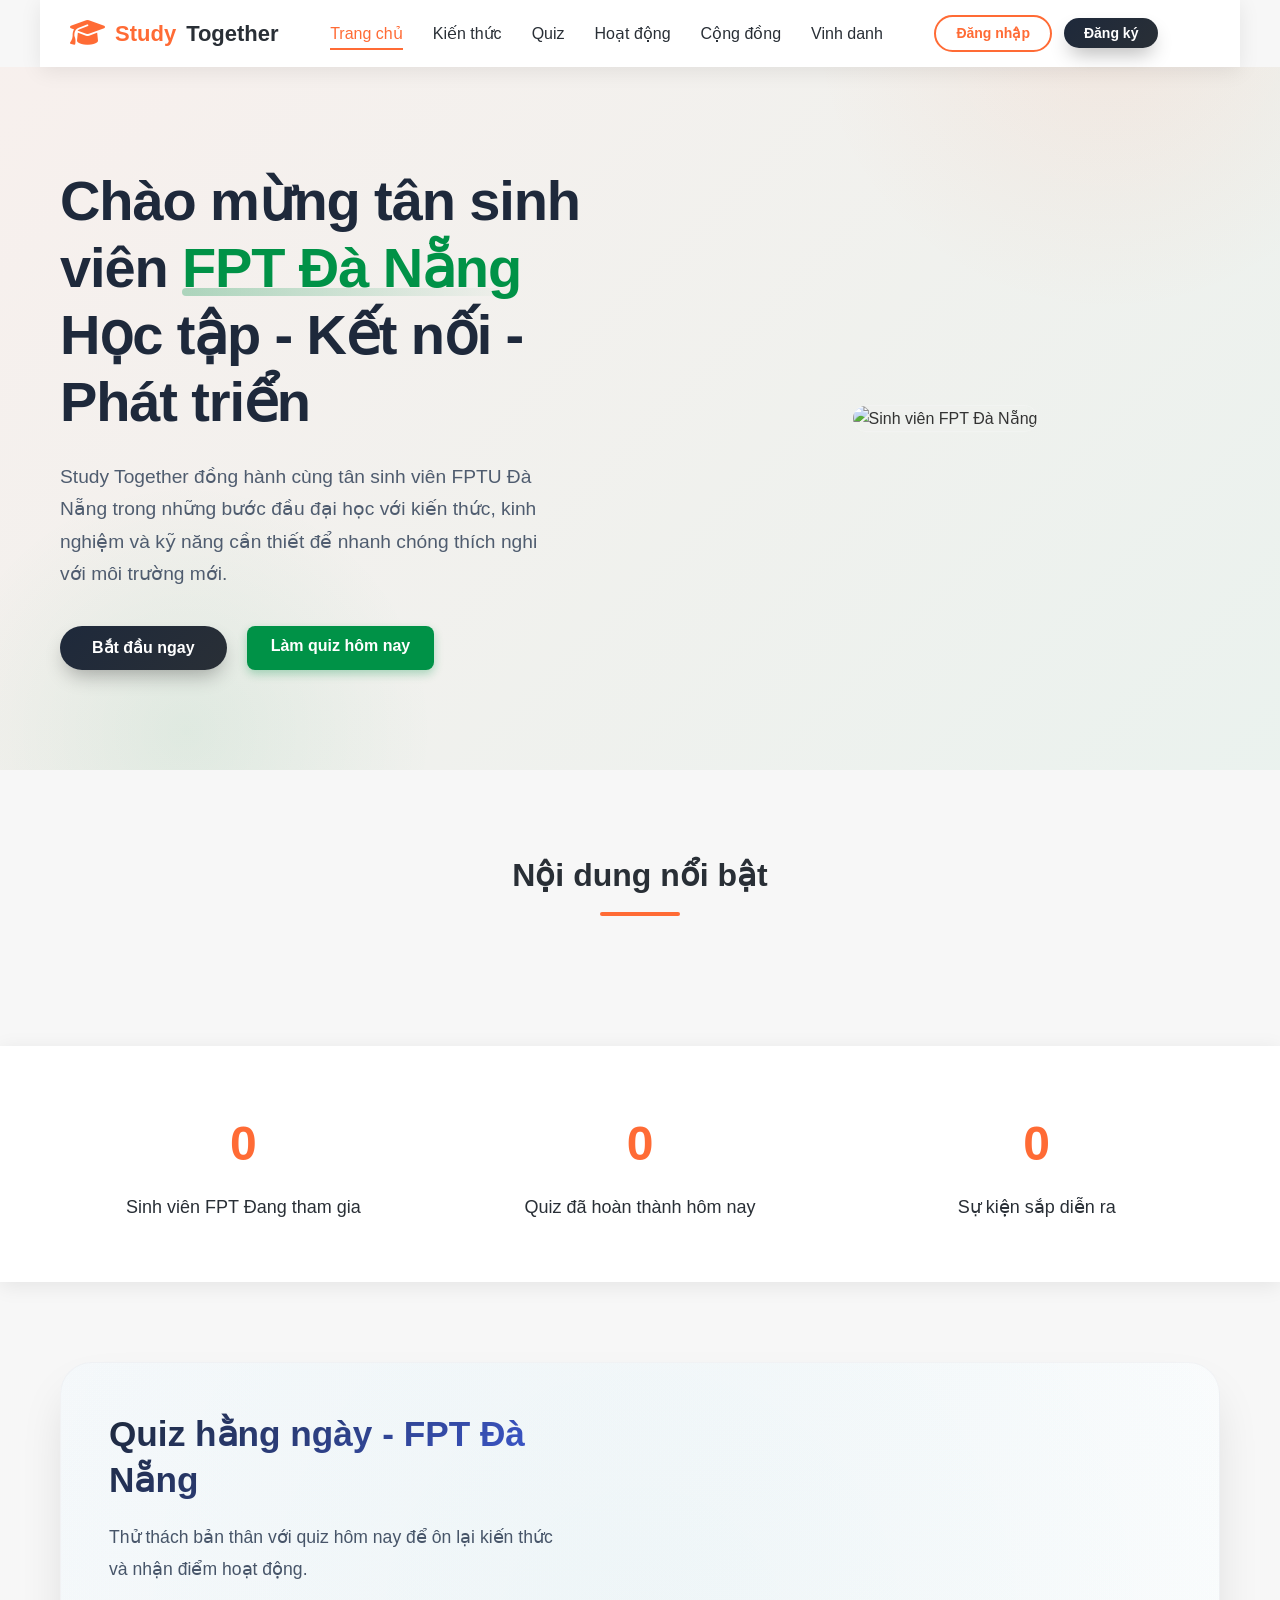
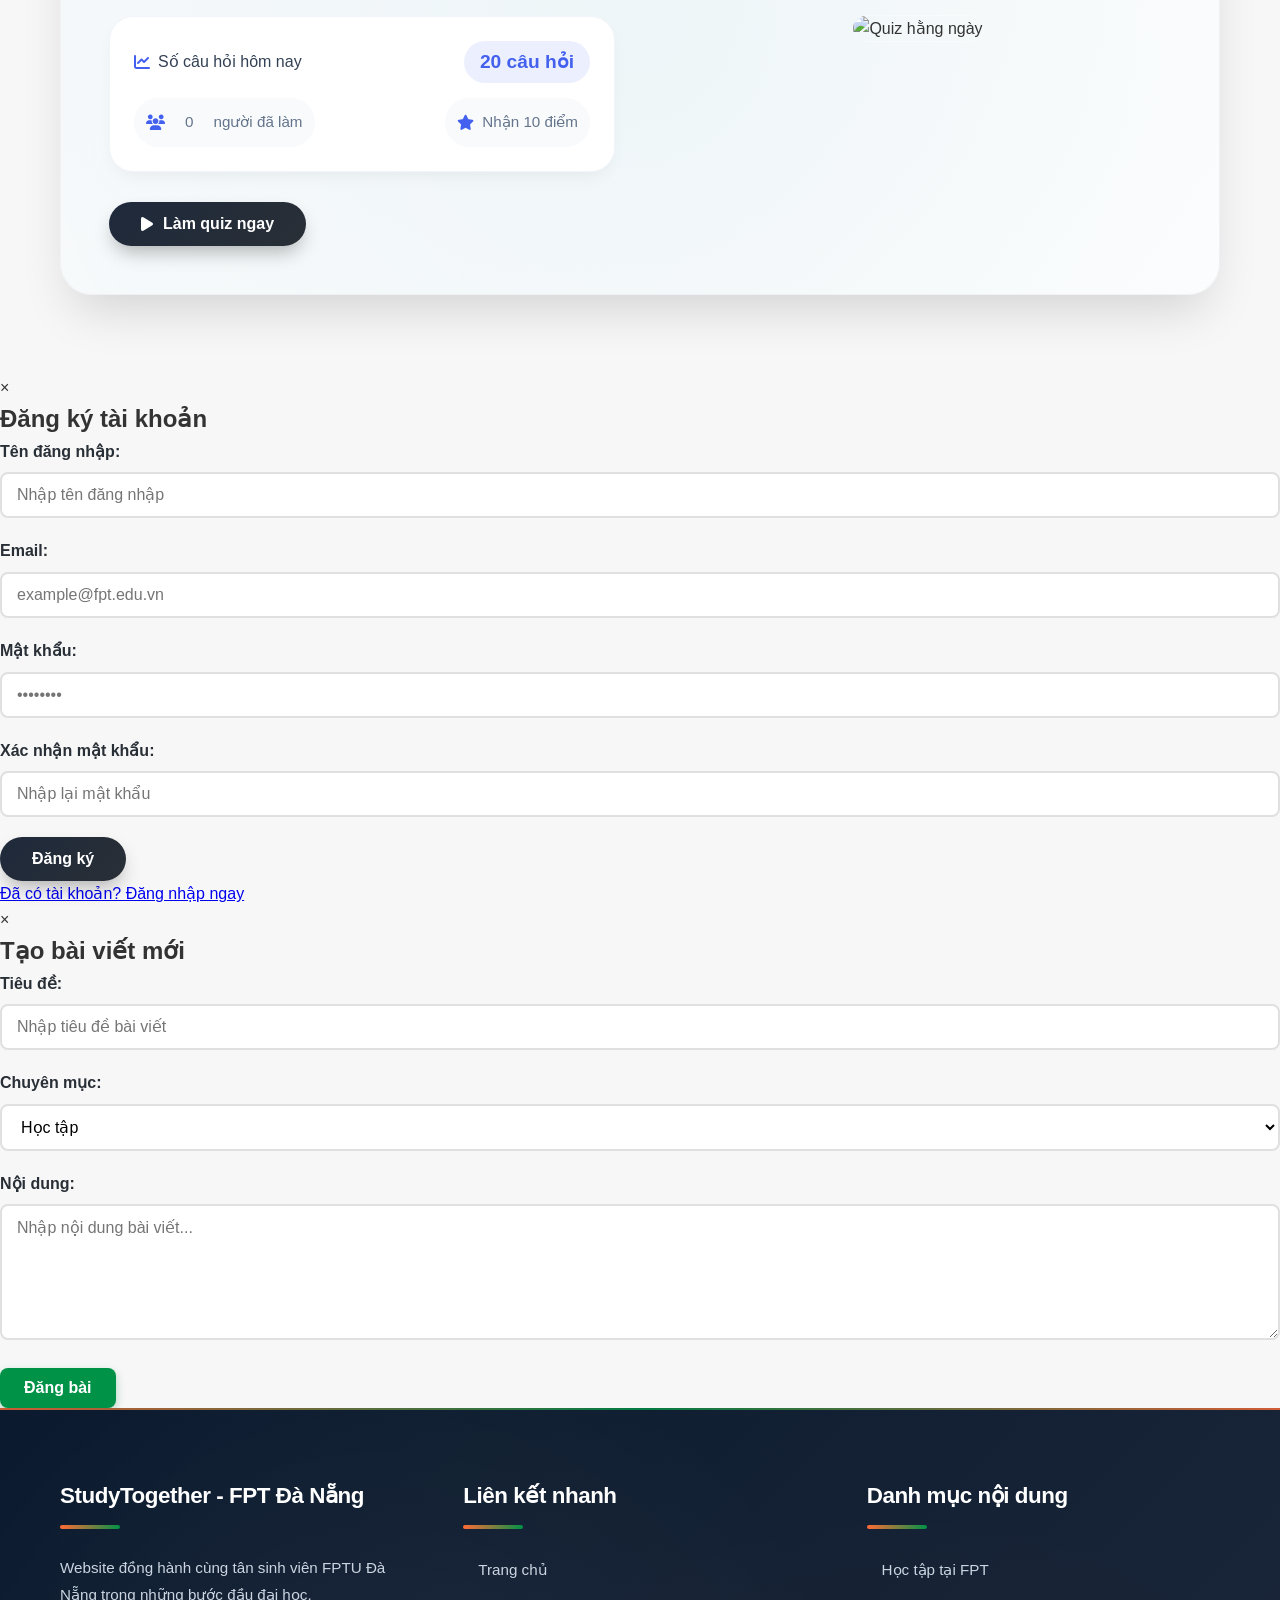
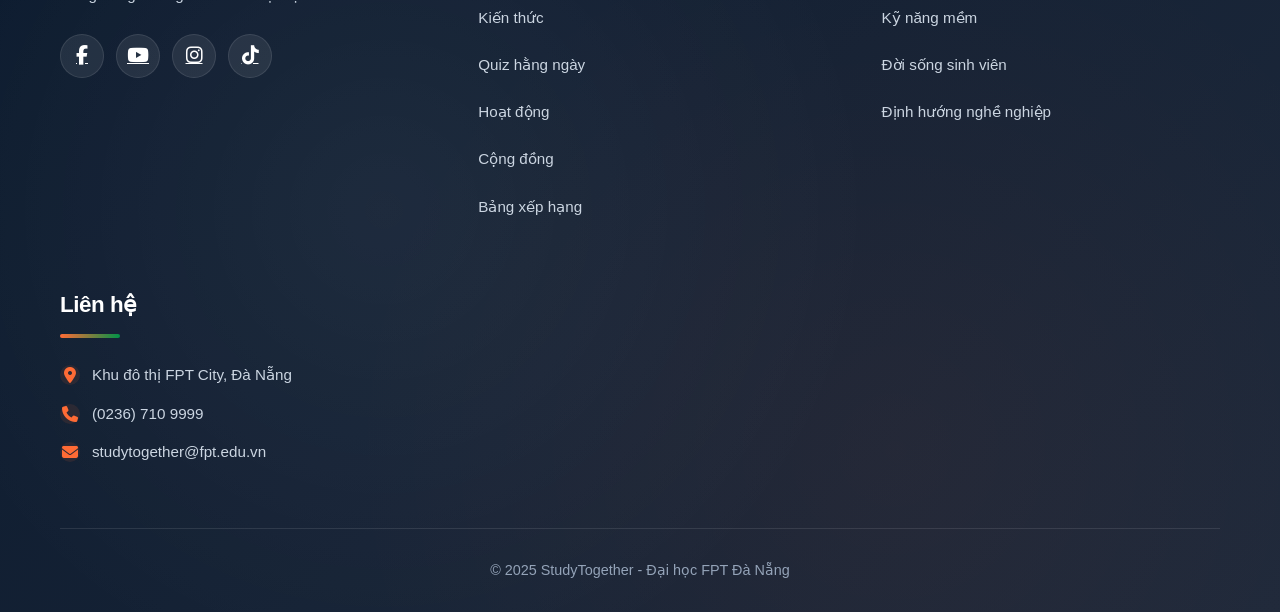
==== commit 016e7ae8: "fix" ====
--- a/index.html
+++ b/index.html
@@ -8,83 +8,6 @@
     <link rel="stylesheet" href="https://cdnjs.cloudflare.com/ajax/libs/toastr.js/latest/toastr.min.css">
     <link rel="stylesheet" href="css/style.css">
     <link rel="icon" type="image/png" href="https://daihoc.fpt.edu.vn/favicon.ico">
-    <style>
-        /* Style tạm thời cho quiz */
-        .quiz-container {
-            background: white;
-            border-radius: 10px;
-            padding: 30px;
-            margin: 30px 0;
-            box-shadow: 0 4px 20px rgba(0,0,0,0.1);
-        }
-        
-        .quiz-question {
-            margin-bottom: 30px;
-            padding: 20px;
-            background: #f9f9f9;
-            border-radius: 8px;
-        }
-        
-        .quiz-options {
-            display: grid;
-            gap: 10px;
-            margin-top: 15px;
-        }
-        
-        .quiz-option {
-            padding: 12px 20px;
-            background: white;
-            border: 2px solid #e0e0e0;
-            border-radius: 8px;
-            cursor: pointer;
-            transition: all 0.3s ease;
-            display: flex;
-            align-items: center;
-            gap: 10px;
-        }
-        
-        .quiz-option:hover {
-            border-color: #FF6B35;
-            background: rgba(255,107,53,0.05);
-        }
-        
-        .quiz-option.selected {
-            border-color: #FF6B35;
-            background: rgba(255,107,53,0.1);
-            box-shadow: 0 2px 10px rgba(255,107,53,0.2);
-        }
-        
-        .option-letter {
-            font-weight: bold;
-            color: #FF6B35;
-            min-width: 25px;
-        }
-        
-        .quiz-result {
-            background: white;
-            border-radius: 10px;
-            padding: 30px;
-            margin: 30px 0;
-        }
-        
-        .quiz-result-item {
-            transition: all 0.3s ease;
-        }
-        
-        .quiz-result-item:hover {
-            transform: translateX(5px);
-            box-shadow: 0 2px 10px rgba(0,0,0,0.1);
-        }
-        
-        .error-message {
-            color: #F44336;
-            padding: 20px;
-            text-align: center;
-            background: #ffebee;
-            border-radius: 8px;
-            margin: 20px 0;
-        }
-    </style>
 </head>
 <body>
     <!-- Header -->
@@ -124,6 +47,13 @@
                     <a href="#" id="logoutBtn"><i class="fas fa-sign-out-alt"></i> Đăng xuất</a>
                 </div>
             </div>
+
+            <!-- Mobile Menu Button -->
+            <div class="mobile-menu-btn" id="mobileMenuBtn">
+                <span></span>
+                <span></span>
+                <span></span>
+            </div>
         </div>
     </header>
 
@@ -180,18 +110,17 @@
                         <p>Thử thách bản thân với quiz hôm nay để ôn lại kiến thức và nhận điểm hoạt động.</p>
                         <div class="quiz-progress-wrapper">
                             <div class="quiz-progress-header">
-    <span><i class="fas fa-chart-line"></i> Số câu hỏi hôm nay</span>
-    <span class="quiz-progress-percentage" id="quizPercentage">20 câu hỏi</span>
-</div>
-                            <!-- <div class="quiz-progress">
-    <div class="quiz-progress-bar" id="quizProgressBar" style="width: 0%"></div>
-</div> -->
+                                <span><i class="fas fa-chart-line"></i> Số câu hỏi hôm nay</span>
+                                <span class="quiz-progress-percentage" id="quizPercentage">20 câu hỏi</span>
+                            </div>
                             <div class="quiz-stats">
                                 <span><i class="fas fa-users"></i> <span id="quizCompletedToday">0</span> người đã làm</span>
                                 <span><i class="fas fa-star"></i> Nhận 10 điểm</span>
                             </div>
                         </div>
-                        <button class="btn btn-primary" id="takeQuizBtn">Làm quiz ngay</button>
+                        <button class="btn btn-primary" id="takeQuizBtn">
+                            <i class="fas fa-play"></i> Làm quiz ngay
+                        </button>
                     </div>
                     <div class="quiz-image">
                         <img src="https://images.unsplash.com/photo-1501504905252-473c47e087f8?ixlib=rb-4.0.3&auto=format&fit=crop&w=1000&q=80" alt="Quiz hằng ngày">
@@ -208,51 +137,80 @@
             </div>
         </section>
 
-        <!-- Chi tiết bài viết / Quiz -->
+        <!-- Chi tiết bài viết -->
         <section id="post-detail-section" class="content-section hidden-section">
             <div class="container">
-                <div id="post-detail-content">
-                    <!-- Nội dung sẽ được render bằng JavaScript -->
-                </div>
-            </div>
-        </section>
-
-        <!-- Quiz Section (Chi tiết quiz) -->
+                <div id="post-detail-content"></div>
+            </div>
+        </section>
+
+        <!-- Quiz Section -->
         <section id="quiz-section" class="content-section hidden-section">
             <div class="container">
-                <h2 class="section-title">Quiz hàng ngày</h2>
+                <div class="quiz-header-section">
+                    <h2 class="section-title">Quiz hàng ngày</h2>
+                    <button class="btn btn-primary" id="startQuizNowBtn">
+                        <i class="fas fa-play"></i> Bắt đầu làm quiz ngay
+                    </button>
+                </div>
                 
                 <div class="quiz-stats-section">
-                    <div class="quiz-progress-large">
-                        <h3>Số câu hỏi hôm nay</h3>
-                        <div class="quiz-progress-wrapper">
-                            <div class="quiz-progress-header">
-    <span>Tổng số câu hỏi</span>
-    <span class="quiz-progress-percentage" id="quizPercentage2">20 câu</span>
-</div>
-<!-- <div class="quiz-progress">
-    <div class="quiz-progress-bar" id="quizProgressBar2" style="width: 0%"></div>
-</div> -->
+                    <!-- Thông tin quiz -->
+                    <div class="quiz-info-cards">
+                        <div class="quiz-info-card">
+                            <i class="fas fa-question-circle"></i>
+                            <div class="info-content">
+                                <span class="info-label">Tổng số câu</span>
+                                <span class="info-value" id="totalQuestionsDisplay">20 câu</span>
+                            </div>
+                        </div>
+                        <div class="quiz-info-card">
+                            <i class="fas fa-star"></i>
+                            <div class="info-content">
+                                <span class="info-label">Điểm tối đa</span>
+                                <span class="info-value" id="maxScoreDisplay">200 điểm</span>
+                            </div>
+                        </div>
+                        <div class="quiz-info-card">
+                            <i class="fas fa-clock"></i>
+                            <div class="info-content">
+                                <span class="info-label">Thời gian</span>
+                                <span class="info-value">Không giới hạn</span>
+                            </div>
                         </div>
                     </div>
                     
                     <!-- Container cho câu hỏi quiz -->
-                    <div id="quizQuestions" class="quiz-container"></div>
+                    <div id="quizQuestions" class="quiz-questions-container" style="display: none;"></div>
                     
                     <!-- Container cho kết quả quiz -->
-                    <div id="quizResult" class="quiz-result" style="display: none;"></div>
+                    <div id="quizResult" class="quiz-result-container" style="display: none;"></div>
                     
                     <!-- Nút điều khiển quiz -->
-                    <div class="quiz-actions" style="text-align: center; margin: 20px 0;">
-                        <button id="submitQuizBtn" class="btn btn-primary" style="display: none;">Nộp bài</button>
-                        <button id="closeQuizResultBtn" class="btn btn-outline" style="display: none;">Đóng</button>
-                    </div>
-                    
-                    <div class="quiz-history-header">
-                        <h3>Lịch sử quiz của bạn</h3>
-                        <button class="btn btn-primary" id="startQuizFromHistory">Làm quiz mới</button>
-                    </div>
-                    <div id="quiz-history" class="quiz-history-list"></div>
+                    <div class="quiz-actions">
+                        <button id="submitQuizBtn" class="btn btn-primary" style="display: none;">
+                            <i class="fas fa-check"></i> Nộp bài
+                        </button>
+                        <button id="closeQuizResultBtn" class="btn btn-outline" style="display: none;">
+                            <i class="fas fa-times"></i> Đóng
+                        </button>
+                    </div>
+                    
+                    <!-- Lịch sử quiz -->
+                    <div class="quiz-history-section">
+                        <div class="quiz-history-header">
+                            <h3><i class="fas fa-history"></i> Lịch sử quiz của bạn</h3>
+                            <div class="history-actions">
+                                <button class="btn btn-outline" id="refreshQuizHistoryBtn">
+                                    <i class="fas fa-sync-alt"></i> Làm mới
+                                </button>
+                                <button class="btn btn-primary" id="startQuizFromHistory">
+                                    <i class="fas fa-play"></i> Làm quiz mới
+                                </button>
+                            </div>
+                        </div>
+                        <div id="quiz-history" class="quiz-history-list"></div>
+                    </div>
                 </div>
             </div>
         </section>
@@ -266,7 +224,9 @@
                 <div class="activities-grid" id="activities-content"></div>
                 
                 <div class="text-center">
-                    <button class="btn btn-fpt" id="loadMoreActivities">Xem thêm hoạt động</button>
+                    <button class="btn btn-fpt" id="loadMoreActivities">
+                        <i class="fas fa-arrow-down"></i> Xem thêm hoạt động
+                    </button>
                 </div>
             </div>
         </section>
@@ -284,7 +244,9 @@
                         </div>
                         <h3>Diễn đàn thảo luận</h3>
                         <p>Thảo luận, đặt câu hỏi và chia sẻ kinh nghiệm học tập với sinh viên FPT</p>
-                        <button class="btn btn-fpt" id="joinForumBtn">Tham gia ngay</button>
+                        <button class="btn btn-fpt" id="joinForumBtn">
+                            <i class="fas fa-sign-in-alt"></i> Tham gia ngay
+                        </button>
                     </div>
                     
                     <div class="community-card">
@@ -293,7 +255,9 @@
                         </div>
                         <h3>Nhóm học tập</h3>
                         <p>Kết nối với các nhóm học tập theo môn học, chuyên ngành tại FPT</p>
-                        <button class="btn btn-fpt" id="findGroupBtn">Tìm nhóm</button>
+                        <button class="btn btn-fpt" id="findGroupBtn">
+                            <i class="fas fa-search"></i> Tìm nhóm
+                        </button>
                     </div>
                     
                     <div class="community-card">
@@ -302,7 +266,9 @@
                         </div>
                         <h3>Hỏi đáp cùng giảng viên</h3>
                         <p>Đặt câu hỏi trực tiếp với giảng viên và mentor FPT Đà Nẵng</p>
-                        <button class="btn btn-fpt" id="askQuestionBtn">Đặt câu hỏi</button>
+                        <button class="btn btn-fpt" id="askQuestionBtn">
+                            <i class="fas fa-pen"></i> Đặt câu hỏi
+                        </button>
                     </div>
                 </div>
                 
@@ -311,7 +277,9 @@
                     <div id="forum-posts-content"></div>
                     
                     <div class="text-center">
-                        <button class="btn btn-outline" id="createPostBtn">Tạo bài viết mới</button>
+                        <button class="btn btn-outline" id="createPostBtn">
+                            <i class="fas fa-plus"></i> Tạo bài viết mới
+                        </button>
                     </div>
                 </div>
             </div>
@@ -323,8 +291,12 @@
                 <h2 class="section-title">Bảng xếp hạng FPT Đà Nẵng</h2>
                 
                 <div class="ranking-tabs">
-                    <button class="btn btn-outline" id="weeklyRankingBtn">Xếp hạng tuần</button>
-                    <button class="btn btn-primary" id="monthlyRankingBtn">Xếp hạng tháng</button>
+                    <button class="btn btn-outline" id="weeklyRankingBtn">
+                        <i class="fas fa-calendar-week"></i> Xếp hạng tuần
+                    </button>
+                    <button class="btn btn-primary" id="monthlyRankingBtn">
+                        <i class="fas fa-calendar-alt"></i> Xếp hạng tháng
+                    </button>
                 </div>
                 
                 <div id="ranking-content"></div>
@@ -423,10 +395,10 @@
                     <h3>StudyTogether - FPT Đà Nẵng</h3>
                     <p>Website đồng hành cùng tân sinh viên FPTU Đà Nẵng trong những bước đầu đại học.</p>
                     <div class="social-icons">
-                        <a href="#"><i class="fab fa-facebook-f"></i></a>
-                        <a href="#"><i class="fab fa-youtube"></i></a>
-                        <a href="#"><i class="fab fa-instagram"></i></a>
-                        <a href="#"><i class="fab fa-tiktok"></i></a>
+                        <a href="#" aria-label="Facebook"><i class="fab fa-facebook-f"></i></a>
+                        <a href="#" aria-label="YouTube"><i class="fab fa-youtube"></i></a>
+                        <a href="#" aria-label="Instagram"><i class="fab fa-instagram"></i></a>
+                        <a href="#" aria-label="TikTok"><i class="fab fa-tiktok"></i></a>
                     </div>
                 </div>
                 
--- a/css/style.css
+++ b/css/style.css
@@ -134,61 +134,220 @@
     background-color: var(--fpt-green);
 }
 
-/* Hero banner */
+/* Hero banner - Phiên bản sang trọng */
 .hero {
-    background: linear-gradient(135deg, rgba(255, 107, 53, 0.1) 0%, rgba(0, 146, 71, 0.1) 100%);
-    padding: 80px 0;
-    margin-bottom: 60px;
+    background: linear-gradient(135deg, rgba(255, 107, 53, 0.05) 0%, rgba(0, 146, 71, 0.05) 100%);
+    padding: 100px 0;
+    margin-bottom: 80px;
+    position: relative;
+    overflow: hidden;
+}
+
+/* Hiệu ứng background động */
+.hero::before {
+    content: '';
+    position: absolute;
+    top: -50%;
+    right: -10%;
+    width: 600px;
+    height: 600px;
+    background: radial-gradient(circle, rgba(255, 107, 53, 0.08) 0%, transparent 70%);
+    border-radius: 50%;
+    animation: float 20s ease-in-out infinite;
+    z-index: 0;
+}
+
+.hero::after {
+    content: '';
+    position: absolute;
+    bottom: -30%;
+    left: -5%;
+    width: 500px;
+    height: 500px;
+    background: radial-gradient(circle, rgba(0, 146, 71, 0.08) 0%, transparent 70%);
+    border-radius: 50%;
+    animation: float 15s ease-in-out infinite reverse;
+    z-index: 0;
+}
+
+@keyframes float {
+    0%, 100% {
+        transform: translate(0, 0) scale(1);
+    }
+    50% {
+        transform: translate(30px, -20px) scale(1.05);
+    }
 }
 
 .hero-content {
     display: flex;
     align-items: center;
-    gap: 50px;
+    gap: 60px;
+    position: relative;
+    z-index: 2;
 }
 
 .hero-text {
     flex: 1;
+    animation: slideInLeft 0.8s ease-out;
 }
 
 .hero-image {
     flex: 1;
     text-align: center;
+    animation: slideInRight 0.8s ease-out;
 }
 
 .hero-image img {
     max-width: 100%;
-    border-radius: var(--border-radius);
-    box-shadow: var(--shadow);
-    transition: var(--transition);
+    border-radius: 30px;
+    box-shadow: 0 30px 40px -20px rgba(0, 0, 0, 0.3);
+    transition: all 0.5s cubic-bezier(0.175, 0.885, 0.32, 1.275);
+    border: 1px solid rgba(255, 255, 255, 0.2);
+    backdrop-filter: blur(5px);
 }
 
 .hero-image img:hover {
-    transform: scale(1.02);
-    box-shadow: var(--shadow-hover);
+    transform: scale(1.03) rotate(1deg);
+    box-shadow: 0 40px 60px -20px rgba(255, 107, 53, 0.4);
 }
 
 .hero h1 {
-    font-size: 42px;
-    margin-bottom: 20px;
-    color: var(--dark-color);
+    font-size: 3.5rem;
+    font-weight: 800;
+    margin-bottom: 25px;
+    color: #1e293b;
     line-height: 1.2;
+    letter-spacing: -0.02em;
 }
 
 .hero h1 span {
     color: var(--fpt-green);
+    position: relative;
+    display: inline-block;
+}
+
+.hero h1 span::after {
+    content: '';
+    position: absolute;
+    bottom: 5px;
+    left: 0;
+    width: 100%;
+    height: 8px;
+    background: linear-gradient(90deg, var(--fpt-green), transparent);
+    opacity: 0.3;
+    border-radius: 10px;
 }
 
 .hero p {
-    font-size: 18px;
-    margin-bottom: 30px;
-    color: var(--text-color);
-    opacity: 0.9;
+    font-size: 1.2rem;
+    margin-bottom: 35px;
+    color: #475569;
+    opacity: 0.95;
+    line-height: 1.7;
+    max-width: 90%;
 }
 
 .hero-buttons {
     display: flex;
     gap: 20px;
+    flex-wrap: wrap;
+}
+
+/* Animation */
+@keyframes slideInLeft {
+    from {
+        opacity: 0;
+        transform: translateX(-50px);
+    }
+    to {
+        opacity: 1;
+        transform: translateX(0);
+    }
+}
+
+@keyframes slideInRight {
+    from {
+        opacity: 0;
+        transform: translateX(50px);
+    }
+    to {
+        opacity: 1;
+        transform: translateX(0);
+    }
+}
+
+/* Responsive */
+@media (max-width: 1024px) {
+    .hero h1 {
+        font-size: 3rem;
+    }
+    
+    .hero p {
+        font-size: 1.1rem;
+    }
+}
+
+@media (max-width: 768px) {
+    .hero {
+        padding: 60px 0;
+    }
+    
+    .hero-content {
+        flex-direction: column;
+        gap: 40px;
+        text-align: center;
+    }
+    
+    .hero-text {
+        flex: none;
+        width: 100%;
+    }
+    
+    .hero-image {
+        flex: none;
+        width: 80%;
+        margin: 0 auto;
+    }
+    
+    .hero h1 {
+        font-size: 2.5rem;
+    }
+    
+    .hero h1 span::after {
+        bottom: 2px;
+        height: 6px;
+    }
+    
+    .hero p {
+        max-width: 100%;
+        font-size: 1rem;
+    }
+    
+    .hero-buttons {
+        justify-content: center;
+    }
+    
+    .hero::before,
+    .hero::after {
+        width: 300px;
+        height: 300px;
+    }
+}
+
+@media (max-width: 480px) {
+    .hero h1 {
+        font-size: 2rem;
+    }
+    
+    .hero-buttons {
+        flex-direction: column;
+        gap: 15px;
+    }
+    
+    .hero-buttons .btn {
+        width: 100%;
+    }
 }
 
 /* Thống kê nhanh */
@@ -236,67 +395,378 @@
     font-weight: 500;
 }
 
-/* Bảng xếp hạng */
+/* Bảng xếp hạng - Phiên bản cao cấp */
 .ranking-table {
     width: 100%;
-    border-collapse: collapse;
-    margin-top: 20px;
-    background-color: var(--light-color);
-    border-radius: var(--border-radius);
+    border-collapse: separate;
+    border-spacing: 0 8px;
+    margin: 30px 0 20px;
+    transition: all 0.4s ease;
+    animation: tableAppear 0.8s cubic-bezier(0.175, 0.885, 0.32, 1.275);
+}
+
+@keyframes tableAppear {
+    from {
+        opacity: 0;
+        transform: translateY(40px);
+    }
+    to {
+        opacity: 1;
+        transform: translateY(0);
+    }
+}
+
+.ranking-table thead tr {
+    background: linear-gradient(135deg, var(--primary-color), #ff8c5a);
+    border-radius: 16px 16px 0 0;
     overflow: hidden;
-    box-shadow: var(--shadow);
-    transition: var(--transition);
-}
-
-.ranking-table:hover {
-    box-shadow: var(--shadow-hover);
-}
-
-.ranking-table th,
+    box-shadow: 0 8px 20px -5px rgba(255, 107, 53, 0.3);
+}
+
+.ranking-table th {
+    padding: 18px 20px;
+    color: white;
+    font-weight: 700;
+    font-size: 0.95rem;
+    text-transform: uppercase;
+    letter-spacing: 1px;
+    text-align: left;
+    position: relative;
+    overflow: hidden;
+}
+
+.ranking-table th:first-child {
+    border-radius: 16px 0 0 0;
+    padding-left: 25px;
+}
+
+.ranking-table th:last-child {
+    border-radius: 0 16px 0 0;
+    padding-right: 25px;
+}
+
+.ranking-table th::after {
+    content: '';
+    position: absolute;
+    top: 0;
+    left: -100%;
+    width: 100%;
+    height: 100%;
+    background: linear-gradient(90deg, transparent, rgba(255, 255, 255, 0.2), transparent);
+    animation: shimmer 3s infinite;
+}
+
+@keyframes shimmer {
+    0% { left: -100%; }
+    20% { left: 100%; }
+    100% { left: 100%; }
+}
+
+.ranking-table tbody tr {
+    background: white;
+    border-radius: 16px;
+    box-shadow: 0 4px 15px -5px rgba(0, 0, 0, 0.1);
+    transition: all 0.3s cubic-bezier(0.175, 0.885, 0.32, 1.275);
+    animation: rowAppear 0.5s ease forwards;
+    opacity: 0;
+    transform: translateX(-20px);
+    position: relative;
+    border: 1px solid rgba(229, 231, 235, 0.5);
+}
+
+.ranking-table tbody tr:nth-child(1) { animation-delay: 0.1s; }
+.ranking-table tbody tr:nth-child(2) { animation-delay: 0.2s; }
+.ranking-table tbody tr:nth-child(3) { animation-delay: 0.3s; }
+.ranking-table tbody tr:nth-child(4) { animation-delay: 0.4s; }
+.ranking-table tbody tr:nth-child(5) { animation-delay: 0.5s; }
+.ranking-table tbody tr:nth-child(6) { animation-delay: 0.6s; }
+.ranking-table tbody tr:nth-child(7) { animation-delay: 0.7s; }
+.ranking-table tbody tr:nth-child(8) { animation-delay: 0.8s; }
+.ranking-table tbody tr:nth-child(9) { animation-delay: 0.9s; }
+.ranking-table tbody tr:nth-child(10) { animation-delay: 1s; }
+
+@keyframes rowAppear {
+    to {
+        opacity: 1;
+        transform: translateX(0);
+    }
+}
+
+.ranking-table tbody tr:hover {
+    transform: translateY(-4px) scale(1.02);
+    box-shadow: 0 15px 30px -8px rgba(255, 107, 53, 0.25);
+    border-color: transparent;
+    background: linear-gradient(90deg, white, #fff9f7);
+}
+
 .ranking-table td {
-    padding: 15px;
-    text-align: left;
-    border-bottom: 1px solid #eee;
-}
-
-.ranking-table th {
-    background-color: var(--primary-color);
-    color: var(--light-color);
+    padding: 18px 20px;
+    color: #334155;
+    font-size: 0.95rem;
+    border: none;
+    position: relative;
+}
+
+.ranking-table td:first-child {
+    border-radius: 16px 0 0 16px;
+    padding-left: 25px;
+}
+
+.ranking-table td:last-child {
+    border-radius: 0 16px 16px 0;
+    padding-right: 25px;
+    font-weight: 700;
+    color: var(--primary-color);
+}
+
+/* Cột thứ tự (rank) */
+.ranking-table .rank {
+    font-weight: 800;
+    font-size: 1.2rem;
+    text-align: center;
+    width: 70px;
+    position: relative;
+}
+
+/* Huy chương cho top 3 */
+.rank-1, .rank-2, .rank-3 {
+    display: flex;
+    align-items: center;
+    justify-content: center;
+    gap: 5px;
+}
+
+.rank-1::before {
+    content: '🥇';
+    font-size: 1.3rem;
+    filter: drop-shadow(0 2px 5px rgba(255, 215, 0, 0.3));
+    animation: medalWobble 2s ease infinite;
+}
+
+.rank-2::before {
+    content: '🥈';
+    font-size: 1.3rem;
+    filter: drop-shadow(0 2px 5px rgba(192, 192, 192, 0.3));
+    animation: medalWobble 2s ease infinite 0.2s;
+}
+
+.rank-3::before {
+    content: '🥉';
+    font-size: 1.3rem;
+    filter: drop-shadow(0 2px 5px rgba(205, 127, 50, 0.3));
+    animation: medalWobble 2s ease infinite 0.4s;
+}
+
+@keyframes medalWobble {
+    0%, 100% { transform: rotate(0deg); }
+    25% { transform: rotate(5deg); }
+    75% { transform: rotate(-5deg); }
+}
+
+/* Hiệu ứng cho số thứ tự từ 4-10 */
+.rank:not(.rank-1):not(.rank-2):not(.rank-3) {
+    font-weight: 700;
+    color: #94a3b8;
+    background: #f1f5f9;
+    width: 35px;
+    height: 35px;
+    display: flex;
+    align-items: center;
+    justify-content: center;
+    border-radius: 50%;
+    margin: 0 auto;
+    transition: all 0.3s ease;
+}
+
+tbody tr:hover .rank:not(.rank-1):not(.rank-2):not(.rank-3) {
+    background: var(--primary-color);
+    color: white;
+    transform: scale(1.1);
+}
+
+/* Cột tên sinh viên */
+.ranking-table td:nth-child(2) {
     font-weight: 600;
-    text-transform: uppercase;
-    font-size: 14px;
-    letter-spacing: 0.5px;
-}
-
-.ranking-table tr {
-    transition: var(--transition);
-}
-
-.ranking-table tr:hover {
-    background-color: rgba(255, 107, 53, 0.08);
-    transform: scale(1.01);
-    box-shadow: 0 2px 10px rgba(0,0,0,0.05);
-}
-
-.ranking-table .rank {
+    color: #1e293b;
+    position: relative;
+    display: flex;
+    align-items: center;
+    gap: 10px;
+}
+
+.ranking-table td:nth-child(2)::before {
+    content: '👤';
+    font-size: 1rem;
+    opacity: 0;
+    transform: translateX(-10px);
+    transition: all 0.3s ease;
+}
+
+.ranking-table tr:hover td:nth-child(2)::before {
+    opacity: 1;
+    transform: translateX(0);
+}
+
+/* Cột khoa */
+.ranking-table td:nth-child(3) {
+    color: #64748b;
+    font-weight: 500;
+    position: relative;
+}
+
+.ranking-table td:nth-child(3)::after {
+    content: '';
+    position: absolute;
+    bottom: 15px;
+    left: 20px;
+    right: 20px;
+    height: 2px;
+    background: linear-gradient(90deg, var(--primary-color), transparent);
+    transform: scaleX(0);
+    transition: transform 0.3s ease;
+}
+
+.ranking-table tr:hover td:nth-child(3)::after {
+    transform: scaleX(1);
+}
+
+/* Cột điểm */
+.ranking-table td:last-child {
     font-weight: 700;
-    width: 60px;
+    font-size: 1.1rem;
+    color: var(--primary-color);
+    position: relative;
+    display: flex;
+    align-items: center;
+    gap: 5px;
+    justify-content: flex-end;
+}
+
+.ranking-table td:last-child::after {
+    content: 'điểm';
+    font-size: 0.8rem;
+    color: #94a3b8;
+    font-weight: 400;
+    margin-left: 3px;
+}
+
+.ranking-table tr:hover td:last-child {
+    animation: pointPulse 0.5s ease;
+}
+
+@keyframes pointPulse {
+    0%, 100% { transform: scale(1); }
+    50% { transform: scale(1.1); }
+}
+
+/* Empty state */
+.ranking-table tbody:empty::after {
+    content: 'Chưa có dữ liệu xếp hạng';
+    display: block;
     text-align: center;
-}
-
-.ranking-table .rank-1 {
-    color: #FFD700;
-    text-shadow: 0 0 5px rgba(255, 215, 0, 0.3);
-}
-
-.ranking-table .rank-2 {
-    color: #C0C0C0;
-    text-shadow: 0 0 5px rgba(192, 192, 192, 0.3);
-}
-
-.ranking-table .rank-3 {
-    color: #CD7F32;
-    text-shadow: 0 0 5px rgba(205, 127, 50, 0.3);
+    padding: 50px;
+    color: #94a3b8;
+    font-style: italic;
+    background: white;
+    border-radius: 16px;
+    box-shadow: 0 4px 15px -5px rgba(0, 0, 0, 0.1);
+}
+
+/* Responsive */
+@media (max-width: 768px) {
+    .ranking-table {
+        border-spacing: 0 6px;
+    }
+    
+    .ranking-table th {
+        padding: 14px 12px;
+        font-size: 0.8rem;
+    }
+    
+    .ranking-table td {
+        padding: 14px 12px;
+        font-size: 0.9rem;
+    }
+    
+    .ranking-table td:first-child,
+    .ranking-table th:first-child {
+        padding-left: 15px;
+    }
+    
+    .ranking-table td:last-child,
+    .ranking-table th:last-child {
+        padding-right: 15px;
+    }
+    
+    .rank-1::before,
+    .rank-2::before,
+    .rank-3::before {
+        font-size: 1.1rem;
+    }
+    
+    .rank:not(.rank-1):not(.rank-2):not(.rank-3) {
+        width: 30px;
+        height: 30px;
+        font-size: 0.9rem;
+    }
+}
+
+@media (max-width: 480px) {
+    .ranking-table {
+        font-size: 0.85rem;
+    }
+    
+    .ranking-table th {
+        padding: 12px 8px;
+        font-size: 0.75rem;
+    }
+    
+    .ranking-table td {
+        padding: 12px 8px;
+    }
+    
+    .ranking-table td:nth-child(2)::before {
+        display: none;
+    }
+    
+    .ranking-table td:last-child::after {
+        display: none;
+    }
+}
+
+/* Tabs chuyển đổi bảng xếp hạng */
+.ranking-tabs {
+    display: flex;
+    gap: 15px;
+    margin-bottom: 25px;
+    justify-content: center;
+}
+
+.ranking-tabs .btn {
+    padding: 12px 30px;
+    border-radius: 40px;
+    font-weight: 600;
+    transition: all 0.3s ease;
+    min-width: 150px;
+}
+
+.ranking-tabs .btn-primary {
+    background: linear-gradient(135deg, var(--primary-color), #ff8c5a);
+    color: white;
+    box-shadow: 0 8px 15px -5px rgba(255, 107, 53, 0.3);
+}
+
+.ranking-tabs .btn-outline {
+    background: transparent;
+    border: 2px solid var(--primary-color);
+    color: var(--primary-color);
+}
+
+.ranking-tabs .btn-outline:hover {
+    background: var(--primary-color);
+    color: white;
+    transform: translateY(-2px);
+    box-shadow: 0 8px 15px -5px rgba(255, 107, 53, 0.3);
 }
 
 /* Form elements */
@@ -639,87 +1109,525 @@
     box-shadow: var(--shadow-hover);
 }
 
+/* Medium Article - Phiên bản cao cấp */
 .medium-article {
-    max-width: 760px;
-    margin: 0 auto;
-    padding: 40px 20px;
+    max-width: 800px;
+    margin: 40px auto;
+    padding: 50px 40px;
     line-height: 1.8;
-    font-family: "Georgia", serif;
-}
-
+    font-family: 'Inter', -apple-system, BlinkMacSystemFont, 'Segoe UI', Roboto, 'Georgia', serif;
+    background: white;
+    border-radius: 40px;
+    box-shadow: 0 30px 60px -15px rgba(0, 0, 0, 0.15);
+    border: 1px solid rgba(229, 231, 235, 0.5);
+    backdrop-filter: blur(10px);
+    animation: articleAppear 0.8s cubic-bezier(0.175, 0.885, 0.32, 1.275);
+}
+
+@keyframes articleAppear {
+    from {
+        opacity: 0;
+        transform: translateY(40px);
+    }
+    to {
+        opacity: 1;
+        transform: translateY(0);
+    }
+}
+
+/* Medium Header */
 .medium-header {
     text-align: center;
-    margin-bottom: 40px;
+    margin-bottom: 50px;
+    position: relative;
+    padding-bottom: 30px;
+}
+
+.medium-header::after {
+    content: '';
+    position: absolute;
+    bottom: 0;
+    left: 50%;
+    transform: translateX(-50%);
+    width: 100px;
+    height: 4px;
+    background: linear-gradient(90deg, var(--primary-color), var(--fpt-green));
+    border-radius: 4px;
+    animation: headerLine 1.5s ease infinite;
+}
+
+@keyframes headerLine {
+    0%, 100% { width: 100px; opacity: 1; }
+    50% { width: 150px; opacity: 0.8; }
 }
 
 .medium-category {
-    font-size: 14px;
-    font-weight: 600;
-    color: #1a8917;
+    font-size: 0.85rem;
+    font-weight: 700;
+    color: var(--primary-color);
     text-transform: uppercase;
-    letter-spacing: 1px;
+    letter-spacing: 2px;
+    margin-bottom: 15px;
+    display: inline-block;
+    background: rgba(255, 107, 53, 0.1);
+    padding: 6px 18px;
+    border-radius: 40px;
+    backdrop-filter: blur(5px);
+    border: 1px solid rgba(255, 107, 53, 0.2);
+    animation: categoryPulse 2s ease infinite;
+}
+
+@keyframes categoryPulse {
+    0%, 100% { 
+        box-shadow: 0 0 0 0 rgba(255, 107, 53, 0.2);
+        transform: scale(1);
+    }
+    50% { 
+        box-shadow: 0 0 15px 0 rgba(255, 107, 53, 0.3);
+        transform: scale(1.02);
+    }
 }
 
 .medium-title {
-    font-size: 42px;
-    margin: 16px 0;
-    font-weight: 700;
+    font-size: 3.2rem;
+    font-weight: 800;
+    margin: 20px 0 15px;
+    line-height: 1.2;
+    background: linear-gradient(135deg, #1e293b, var(--primary-color));
+    -webkit-background-clip: text;
+    -webkit-text-fill-color: transparent;
+    background-clip: text;
+    letter-spacing: -0.02em;
+    animation: titleGlow 3s ease infinite;
+}
+
+@keyframes titleGlow {
+    0%, 100% { 
+        text-shadow: 0 5px 15px rgba(255, 107, 53, 0.1);
+        transform: scale(1);
+    }
+    50% { 
+        text-shadow: 0 8px 25px rgba(255, 107, 53, 0.2);
+        transform: scale(1.01);
+    }
 }
 
 .medium-meta {
-    font-size: 14px;
-    color: #666;
+    font-size: 0.95rem;
+    color: #64748b;
+    display: flex;
+    align-items: center;
+    justify-content: center;
+    gap: 15px;
+    flex-wrap: wrap;
+    margin-top: 20px;
+}
+
+.medium-meta span {
+    display: flex;
+    align-items: center;
+    gap: 6px;
+    background: #f8fafc;
+    padding: 6px 16px;
+    border-radius: 40px;
+    transition: all 0.3s ease;
+}
+
+.medium-meta span:hover {
+    background: white;
+    box-shadow: 0 5px 15px rgba(0, 0, 0, 0.05);
+    transform: translateY(-2px);
+}
+
+.medium-meta i {
+    color: var(--primary-color);
+    font-size: 0.9rem;
+}
+
+.medium-description {
+    font-size: 1.2rem;
+    color: #475569;
+    font-style: italic;
+    margin: 25px 0 0;
+    padding: 20px 25px;
+    background: #f8fafc;
+    border-radius: 20px;
+    border-left: 4px solid var(--primary-color);
+    line-height: 1.6;
+    position: relative;
+    overflow: hidden;
+}
+
+.medium-description::before {
+    content: '"';
+    position: absolute;
+    top: -20px;
+    left: 10px;
+    font-size: 8rem;
+    color: rgba(255, 107, 53, 0.1);
+    font-family: Georgia, serif;
+    pointer-events: none;
+}
+
+/* Medium Cover */
+.medium-cover {
+    margin: 40px 0;
+    border-radius: 28px;
+    overflow: hidden;
+    box-shadow: 0 25px 40px -15px rgba(0, 0, 0, 0.2);
+    position: relative;
+    animation: coverFloat 5s ease infinite;
+}
+
+@keyframes coverFloat {
+    0%, 100% { transform: translateY(0); }
+    50% { transform: translateY(-8px); }
+}
+
+.medium-cover::after {
+    content: '';
+    position: absolute;
+    top: 0;
+    left: 0;
+    right: 0;
+    bottom: 0;
+    background: linear-gradient(135deg, transparent 50%, rgba(255, 107, 53, 0.1) 100%);
+    pointer-events: none;
 }
 
 .medium-cover img {
     width: 100%;
-    border-radius: 12px;
+    height: auto;
+    display: block;
+    transition: transform 0.8s cubic-bezier(0.175, 0.885, 0.32, 1.275);
+}
+
+.medium-cover:hover img {
+    transform: scale(1.03) rotate(0.5deg);
+}
+
+/* Medium Content */
+.medium-content {
+    font-size: 1.15rem;
+    color: #2d3a4a;
+    line-height: 1.9;
+    position: relative;
+}
+
+.medium-content p {
+    margin-bottom: 30px;
+    font-size: 1.15rem;
+    animation: fadeInUp 0.6s ease forwards;
+    opacity: 0;
+    animation-fill-mode: forwards;
+}
+
+.medium-content p:nth-child(1) { animation-delay: 0.1s; }
+.medium-content p:nth-child(2) { animation-delay: 0.2s; }
+.medium-content p:nth-child(3) { animation-delay: 0.3s; }
+.medium-content p:nth-child(4) { animation-delay: 0.4s; }
+.medium-content p:nth-child(5) { animation-delay: 0.5s; }
+
+@keyframes fadeInUp {
+    from {
+        opacity: 0;
+        transform: translateY(20px);
+    }
+    to {
+        opacity: 1;
+        transform: translateY(0);
+    }
+}
+
+.medium-subtitle {
+    margin: 50px 0 25px;
+    font-size: 2rem;
+    font-weight: 800;
+    color: #1e293b;
+    position: relative;
+    padding-left: 20px;
+    letter-spacing: -0.02em;
+}
+
+.medium-subtitle::before {
+    content: '';
+    position: absolute;
+    left: 0;
+    top: 0;
+    bottom: 0;
+    width: 5px;
+    background: linear-gradient(135deg, var(--primary-color), var(--fpt-green));
+    border-radius: 5px;
+    animation: subtitlePulse 2s ease infinite;
+}
+
+@keyframes subtitlePulse {
+    0%, 100% { 
+        opacity: 1;
+        transform: scaleY(1);
+    }
+    50% { 
+        opacity: 0.8;
+        transform: scaleY(1.1);
+    }
+}
+
+.medium-quote {
+    border-left: 4px solid;
+    border-image: linear-gradient(135deg, var(--primary-color), var(--fpt-green)) 1;
+    padding: 25px 30px;
+    font-style: italic;
+    color: #475569;
+    margin: 40px 0;
+    background: linear-gradient(90deg, #f8fafc, white);
+    border-radius: 0 20px 20px 0;
+    position: relative;
+    font-size: 1.2rem;
+    line-height: 1.7;
+    box-shadow: 0 10px 25px -10px rgba(0, 0, 0, 0.1);
+    animation: quoteGlow 3s ease infinite;
+}
+
+@keyframes quoteGlow {
+    0%, 100% { 
+        box-shadow: 0 10px 25px -10px rgba(255, 107, 53, 0.2);
+    }
+    50% { 
+        box-shadow: 0 15px 30px -8px rgba(255, 107, 53, 0.3);
+    }
+}
+
+.medium-quote::before {
+    content: '"';
+    position: absolute;
+    top: -15px;
+    left: 15px;
+    font-size: 4rem;
+    color: var(--primary-color);
+    opacity: 0.3;
+    font-family: Georgia, serif;
+}
+
+.medium-quote::after {
+    content: '"';
+    position: absolute;
+    bottom: -30px;
+    right: 15px;
+    font-size: 4rem;
+    color: var(--fpt-green);
+    opacity: 0.3;
+    font-family: Georgia, serif;
+}
+
+/* Lists in content */
+.medium-content ul, .medium-content ol {
     margin: 30px 0;
-}
-
-.medium-content p {
-    margin-bottom: 20px;
-    font-size: 18px;
-}
-
-.medium-subtitle {
-    margin: 40px 0 20px;
-    font-size: 28px;
-    font-weight: bold;
-}
-
-.medium-quote {
-    border-left: 4px solid #1a8917;
-    padding-left: 20px;
-    font-style: italic;
-    color: #555;
-    margin: 30px 0;
-}
-
+    padding-left: 30px;
+}
+
+.medium-content li {
+    margin: 12px 0;
+    font-size: 1.15rem;
+    position: relative;
+    padding-left: 10px;
+    animation: slideInRight 0.4s ease forwards;
+    opacity: 0;
+}
+
+.medium-content li:nth-child(1) { animation-delay: 0.1s; }
+.medium-content li:nth-child(2) { animation-delay: 0.2s; }
+.medium-content li:nth-child(3) { animation-delay: 0.3s; }
+.medium-content li:nth-child(4) { animation-delay: 0.4s; }
+.medium-content li:nth-child(5) { animation-delay: 0.5s; }
+
+@keyframes slideInRight {
+    from {
+        opacity: 0;
+        transform: translateX(-20px);
+    }
+    to {
+        opacity: 1;
+        transform: translateX(0);
+    }
+}
+
+.medium-content li::marker {
+    color: var(--primary-color);
+    font-weight: 600;
+}
+
+/* Medium Footer */
 .medium-footer {
-    margin-top: 50px;
+    margin-top: 70px;
     text-align: center;
+    display: flex;
+    gap: 20px;
+    justify-content: center;
+    flex-wrap: wrap;
+    padding-top: 40px;
+    border-top: 2px dashed #e2e8f0;
+}
+
+/* Buttons */
+.btn-primary, .btn-outline {
+    padding: 14px 32px;
+    border-radius: 60px;
+    font-weight: 600;
+    font-size: 1rem;
+    cursor: pointer;
+    transition: all 0.4s cubic-bezier(0.175, 0.885, 0.32, 1.275);
+    display: inline-flex;
+    align-items: center;
+    gap: 10px;
+    border: none;
+    position: relative;
+    overflow: hidden;
 }
 
 .btn-primary {
-    background: black;
+    background: linear-gradient(135deg, #1e293b, var(--dark-color));
     color: white;
-    padding: 12px 24px;
-    border-radius: 999px;
-    border: none;
-    cursor: pointer;
+    box-shadow: 0 10px 20px -5px rgba(0, 0, 0, 0.3);
+}
+
+.btn-primary::before {
+    content: '';
+    position: absolute;
+    top: 50%;
+    left: 50%;
+    width: 0;
+    height: 0;
+    background: rgba(255, 255, 255, 0.1);
+    border-radius: 50%;
+    transform: translate(-50%, -50%);
+    transition: width 0.6s, height 0.6s;
+}
+
+.btn-primary:hover {
+    transform: translateY(-3px) scale(1.02);
+    box-shadow: 0 15px 25px -5px rgba(0, 0, 0, 0.4);
+}
+
+.btn-primary:hover::before {
+    width: 300px;
+    height: 300px;
+}
+
+.btn-primary i {
+    transition: transform 0.3s ease;
+}
+
+.btn-primary:hover i {
+    transform: translateX(-5px);
 }
 
 .btn-outline {
     background: transparent;
-    border: 1px solid #ccc;
-    padding: 10px 20px;
-    border-radius: 999px;
-    cursor: pointer;
-}
-
+    border: 2px solid var(--primary-color);
+    color: var(--primary-color);
+    position: relative;
+    overflow: hidden;
+    z-index: 1;
+}
+
+.btn-outline::before {
+    content: '';
+    position: absolute;
+    top: 0;
+    left: 0;
+    right: 0;
+    bottom: 0;
+    background: var(--primary-color);
+    transform: scaleX(0);
+    transform-origin: left;
+    transition: transform 0.4s ease;
+    z-index: -1;
+}
+
+.btn-outline:hover {
+    color: white;
+    transform: translateY(-3px);
+    box-shadow: 0 10px 20px -5px rgba(255, 107, 53, 0.4);
+}
+
+.btn-outline:hover::before {
+    transform: scaleX(1);
+}
+
+.btn-outline i {
+    transition: transform 0.3s ease;
+}
+
+.btn-outline:hover i {
+    transform: translateX(5px);
+}
+
+/* Hidden class */
 .hidden {
-    display: none;
+    display: none !important;
+}
+
+/* Responsive */
+@media (max-width: 768px) {
+    .medium-article {
+        padding: 30px 25px;
+        margin: 20px 15px;
+        border-radius: 28px;
+    }
+    
+    .medium-title {
+        font-size: 2.4rem;
+    }
+    
+    .medium-content {
+        font-size: 1rem;
+    }
+    
+    .medium-content p {
+        font-size: 1rem;
+    }
+    
+    .medium-subtitle {
+        font-size: 1.8rem;
+    }
+    
+    .medium-quote {
+        padding: 20px 25px;
+        font-size: 1.1rem;
+    }
+    
+    .medium-footer {
+        flex-direction: column;
+        gap: 15px;
+    }
+    
+    .btn-primary, .btn-outline {
+        width: 100%;
+        justify-content: center;
+    }
+}
+
+@media (max-width: 480px) {
+    .medium-article {
+        padding: 25px 20px;
+    }
+    
+    .medium-title {
+        font-size: 2rem;
+    }
+    
+    .medium-category {
+        font-size: 0.75rem;
+    }
+    
+    .medium-meta {
+        flex-direction: column;
+        gap: 8px;
+    }
+    
+    .medium-subtitle {
+        font-size: 1.5rem;
+    }
 }
 
 /* ================================
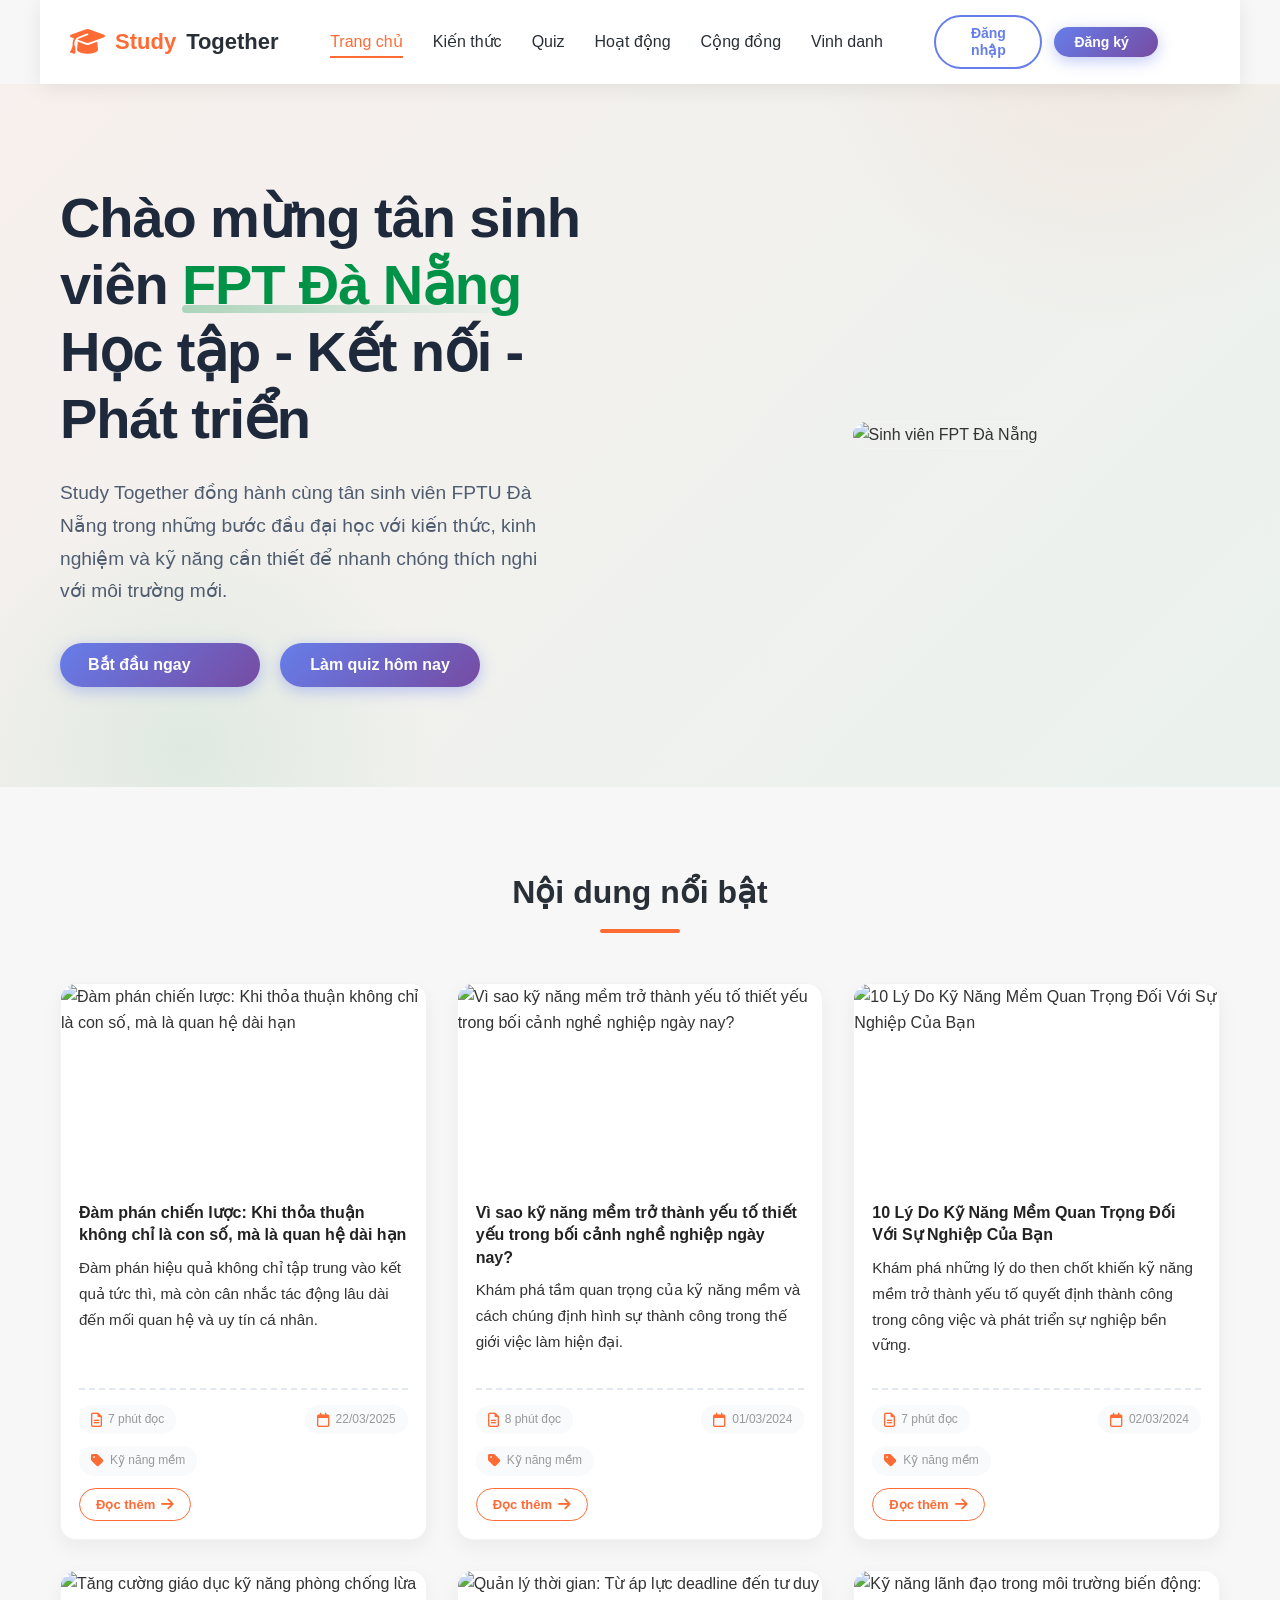
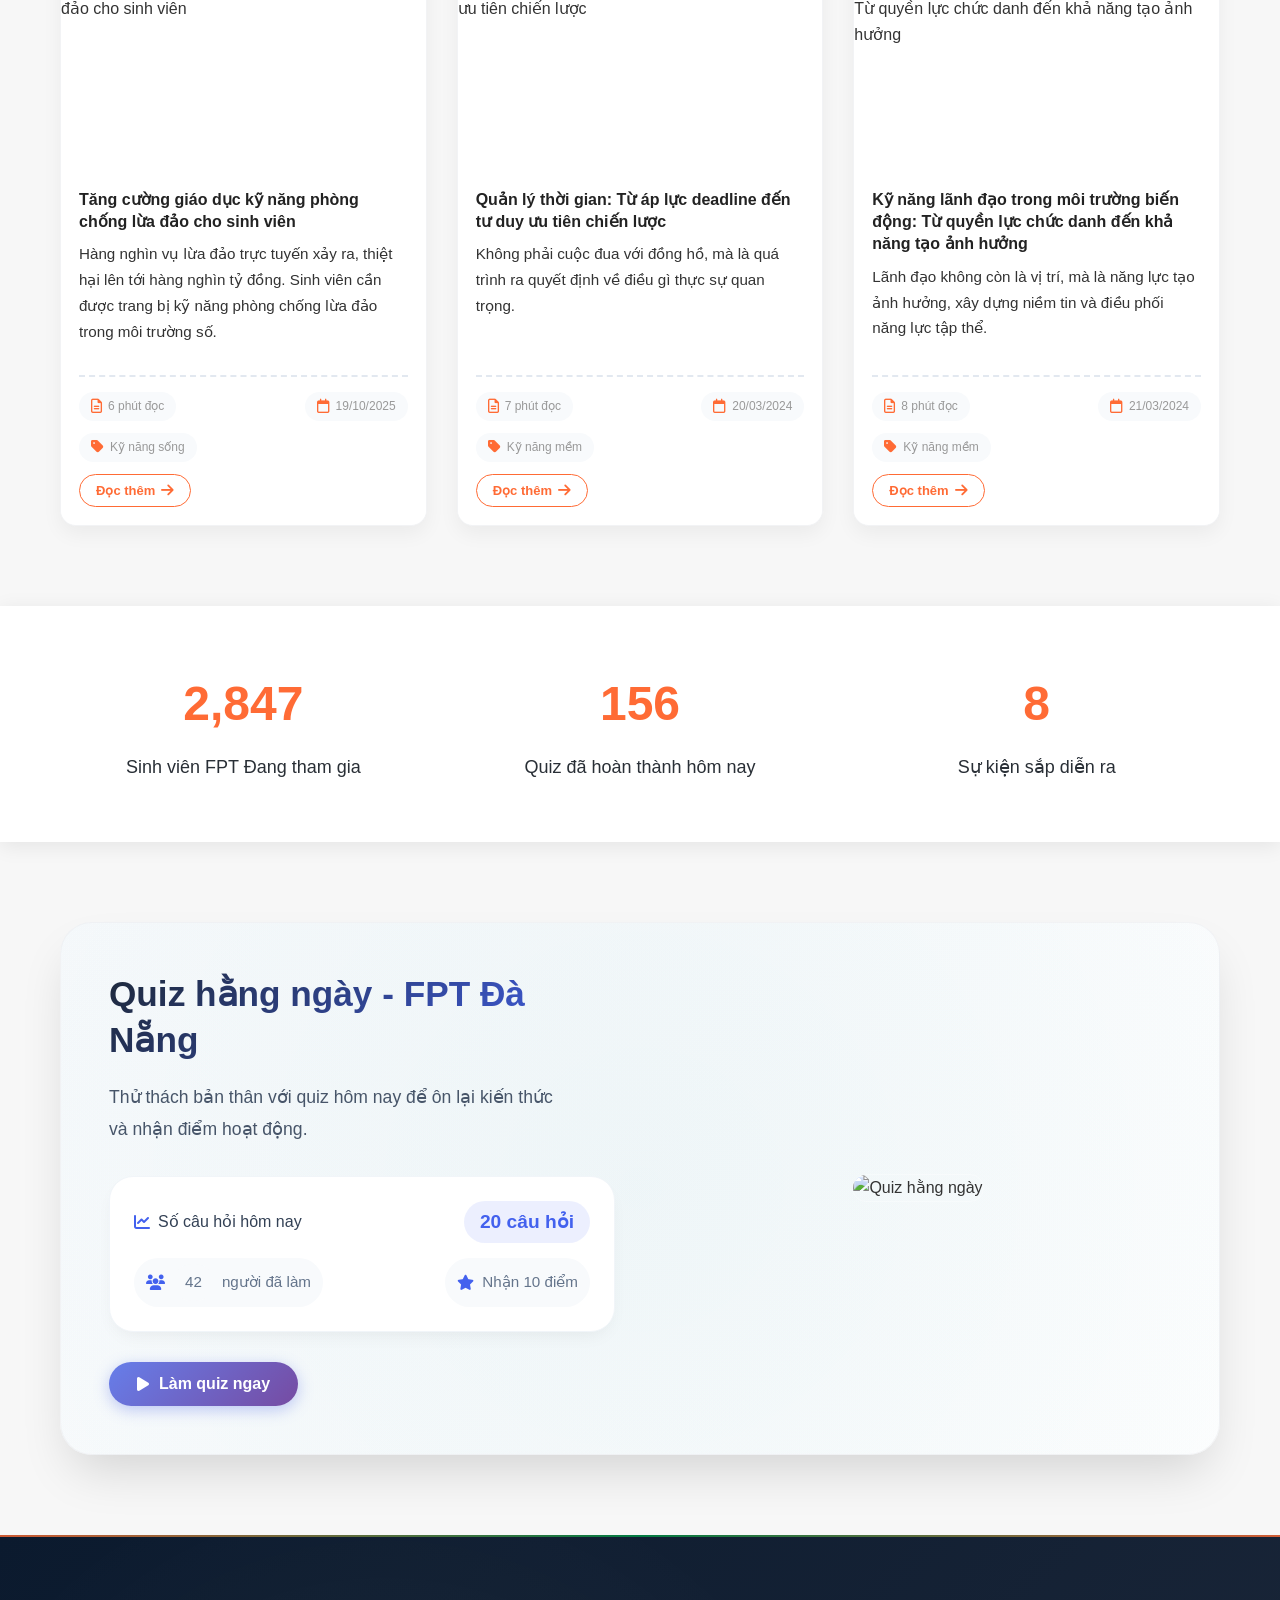
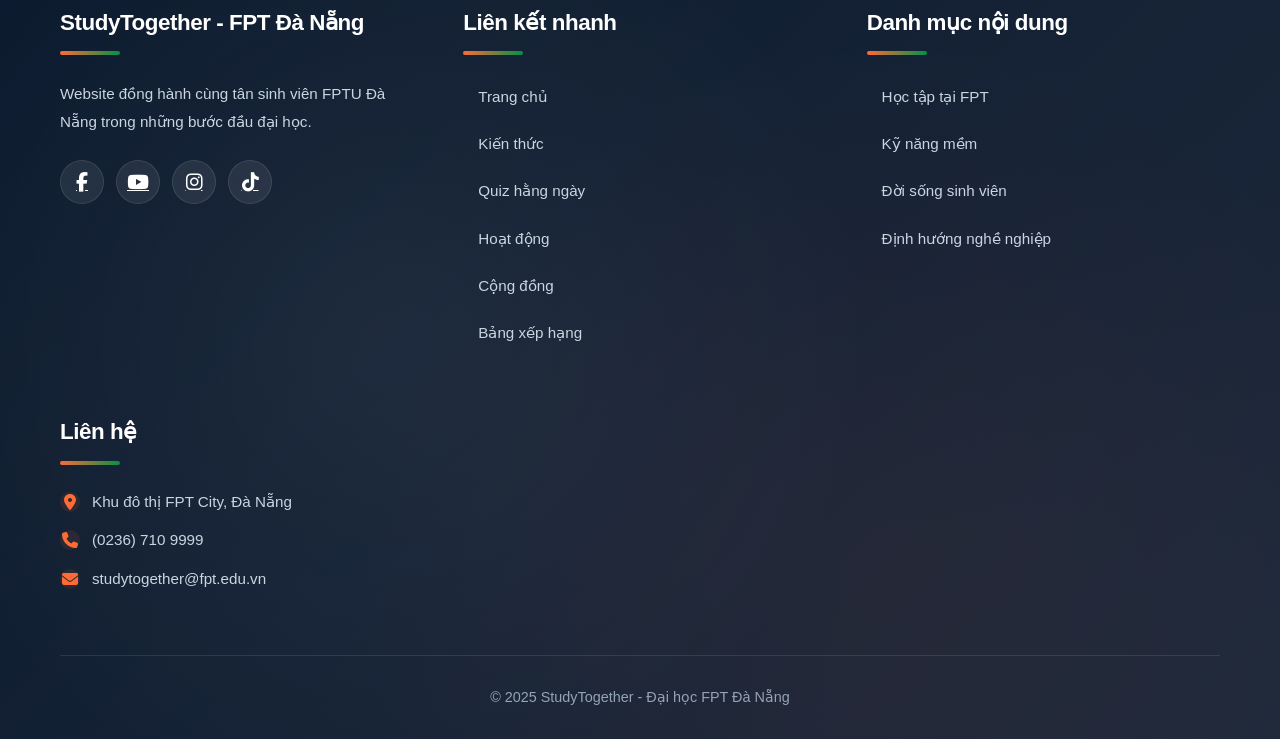
==== commit bb1d47ee: "fix" ====
--- a/index.html
+++ b/index.html
@@ -306,16 +306,67 @@
         <!-- Hồ sơ -->
         <section id="profile-section" class="content-section hidden-section">
             <div class="container">
-                <h2 class="section-title">Hồ sơ cá nhân</h2>
-
-                <div class="profile-card">
-                    <div class="profile-avatar">
-                        <i class="fas fa-user-circle"></i>
-                    </div>
-                    <div class="profile-info">
-                        <p><strong>Tên đăng nhập:</strong> <span id="profileUsername">---</span></p>
-                        <p><strong>Email:</strong> <span id="profileEmail">---</span></p>
-                        <p><strong>Điểm tích lũy:</strong> <span id="profilePoints">0</span></p>
+                <div class="profile-container">
+                    <div class="profile-card">
+                        <div class="profile-header">
+                            <div class="profile-avatar">
+                                <span class="avatar-icon" id="profileAvatar">U</span>
+                            </div>
+                            <h1>Hồ sơ cá nhân</h1>
+                            <span class="profile-badge" id="profileBadge">Thành viên</span>
+                        </div>
+                        
+                        <div class="profile-content">
+                            <div class="profile-item">
+                                <div class="item-icon">👤</div>
+                                <div class="item-details">
+                                    <div class="item-label">Tên đăng nhập</div>
+                                    <div class="item-value" id="profileUsername">---</div>
+                                </div>
+                            </div>
+                            
+                            <div class="profile-item">
+                                <div class="item-icon">📧</div>
+                                <div class="item-details">
+                                    <div class="item-label">Email</div>
+                                    <div class="item-value" id="profileEmail">---</div>
+                                </div>
+                            </div>
+                            
+                            <div class="profile-item">
+                                <div class="item-icon">⭐</div>
+                                <div class="item-details">
+                                    <div class="item-label">Điểm tích lũy</div>
+                                    <div class="points-display" id="profilePoints">
+                                        0 <span>điểm</span>
+                                    </div>
+                                </div>
+                            </div>
+                        </div>
+                        
+                        <div class="profile-stats">
+                            <div class="stat-card">
+                                <div class="stat-value" id="rankStat">Bronze</div>
+                                <div class="stat-label">Hạng</div>
+                            </div>
+                            <div class="stat-card">
+                                <div class="stat-value" id="joinDateStat">2024</div>
+                                <div class="stat-label">Tham gia</div>
+                            </div>
+                            <div class="stat-card">
+                                <div class="stat-value" id="activityStat">0</div>
+                                <div class="stat-label">Quiz đã làm</div>
+                            </div>
+                        </div>
+                        
+                        <div class="profile-actions">
+                            <button class="btn" onclick="editProfile()">
+                                <span>Chỉnh sửa</span>
+                            </button>
+                            <button class="btn btn-outline" onclick="viewQuizHistory()">
+                                <span>Lịch sử</span>
+                            </button>
+                        </div>
                     </div>
                 </div>
             </div>
@@ -457,15 +508,21 @@
         };
     </script>
 
+    <!-- Load Auth Service trước -->
+    <script type="module" src="js/services/auth.service.js"></script>
+    <!-- App Loader (nằm cùng cấp với index.html) -->
+    <script type="module" src="./app-loader.js"></script>
+
+    <!-- Kiểm tra và chuyển hướng admin nếu cần -->
     <script type="module">
-        const token = localStorage.getItem("token");
-        const role = localStorage.getItem("role");
-
-        if (token && role === "admin") {
-            window.location.href = "./app-v2/admin.html";
-        }
+        import { authService } from './js/services/auth.service.js';
+
+        // Đăng ký lắng nghe thay đổi auth state
+        authService.subscribe((user) => {
+            if (user && user.role === 'admin') {
+                window.location.href = './app-v2/admin.html';
+            }
+        });
     </script>
-
-    <script type="module" src="js/modules/main.js"></script>
 </body>
 </html>
--- a/css/style.css
+++ b/css/style.css
@@ -1883,3 +1883,995 @@
     transition: transform 0.15s ease;
 }
 
+/* ===== MODAL STYLES ===== */
+.modal {
+    display: none;
+    position: fixed;
+    z-index: 2000;
+    left: 0;
+    top: 0;
+    width: 100%;
+    height: 100%;
+    background-color: rgba(0, 0, 0, 0.5);
+    backdrop-filter: blur(5px);
+    align-items: center;
+    justify-content: center;
+    animation: modalFadeIn 0.3s ease;
+}
+
+@keyframes modalFadeIn {
+    from {
+        opacity: 0;
+    }
+    to {
+        opacity: 1;
+    }
+}
+
+.modal-content {
+    background: white;
+    border-radius: 32px;
+    padding: 40px;
+    width: 90%;
+    max-width: 450px;
+    box-shadow: 0 30px 60px -15px rgba(0, 0, 0, 0.3);
+    position: relative;
+    animation: modalSlideIn 0.4s cubic-bezier(0.175, 0.885, 0.32, 1.275);
+    border: 1px solid rgba(229, 231, 235, 0.5);
+}
+
+@keyframes modalSlideIn {
+    from {
+        opacity: 0;
+        transform: translateY(-30px) scale(0.95);
+    }
+    to {
+        opacity: 1;
+        transform: translateY(0) scale(1);
+    }
+}
+
+.close-modal {
+    position: absolute;
+    right: 25px;
+    top: 20px;
+    font-size: 28px;
+    font-weight: 600;
+    color: #94a3b8;
+    cursor: pointer;
+    transition: all 0.3s ease;
+    width: 40px;
+    height: 40px;
+    display: flex;
+    align-items: center;
+    justify-content: center;
+    border-radius: 50%;
+}
+
+.close-modal:hover {
+    color: #ef4444;
+    background: #fee2e2;
+    transform: rotate(90deg);
+}
+
+.modal-content h2 {
+    font-size: 2rem;
+    font-weight: 700;
+    margin-bottom: 20px;
+    color: #1e293b;
+    display: flex;
+    align-items: center;
+    gap: 10px;
+}
+
+.modal-content h2 i {
+    color: #4361ee;
+    font-size: 1.8rem;
+}
+
+/* ===== FORGOT PASSWORD MODALS ===== */
+.modal-description {
+    color: #64748b;
+    margin-bottom: 25px;
+    font-size: 0.95rem;
+    line-height: 1.6;
+    background: #f8fafc;
+    padding: 15px 20px;
+    border-radius: 16px;
+    border-left: 4px solid #4361ee;
+}
+
+/* Form Group */
+.form-group {
+    margin-bottom: 25px;
+}
+
+.form-group label {
+    display: block;
+    margin-bottom: 8px;
+    font-weight: 600;
+    color: #1e293b;
+    font-size: 0.95rem;
+}
+
+.form-group input {
+    width: 100%;
+    padding: 14px 16px;
+    border: 2px solid #e2e8f0;
+    border-radius: 16px;
+    font-size: 1rem;
+    transition: all 0.3s ease;
+    background: white;
+}
+
+.form-group input:focus {
+    outline: none;
+    border-color: #4361ee;
+    box-shadow: 0 0 0 4px rgba(67, 97, 238, 0.1);
+}
+
+.form-group input::placeholder {
+    color: #cbd5e1;
+}
+
+.form-text {
+    font-size: 0.8rem;
+    color: #94a3b8;
+    margin-top: 8px;
+    display: block;
+    padding-left: 5px;
+}
+
+/* Password Input với toggle */
+.password-input {
+    position: relative;
+}
+
+.password-input input {
+    padding-right: 45px;
+}
+
+.password-input .toggle-password {
+    position: absolute;
+    right: 16px;
+    top: 50%;
+    transform: translateY(-50%);
+    cursor: pointer;
+    color: #94a3b8;
+    transition: all 0.3s ease;
+    font-size: 1.1rem;
+    padding: 5px;
+}
+
+.password-input .toggle-password:hover {
+    color: #4361ee;
+}
+
+/* OTP Input */
+.otp-input-group input {
+    text-align: center;
+    font-size: 1.8rem;
+    letter-spacing: 10px;
+    font-weight: 700;
+    padding: 15px;
+    background: #f8fafc;
+    border: 2px dashed #e2e8f0;
+}
+
+.otp-input-group input:focus {
+    border-style: solid;
+    background: white;
+}
+
+#timer {
+    font-weight: 700;
+    color: #4361ee;
+    background: rgba(67, 97, 238, 0.1);
+    padding: 3px 10px;
+    border-radius: 30px;
+    display: inline-block;
+}
+
+/* Password Strength */
+.password-strength {
+    margin: 20px 0 15px;
+    padding: 15px;
+    background: #f8fafc;
+    border-radius: 16px;
+}
+
+.strength-bar {
+    height: 6px;
+    background: #e2e8f0;
+    border-radius: 30px;
+    margin-bottom: 8px;
+    transition: all 0.3s ease;
+    width: 0;
+}
+
+.strength-bar.weak {
+    background: #ef4444;
+    width: 33.33%;
+}
+
+.strength-bar.medium {
+    background: #f59e0b;
+    width: 66.66%;
+}
+
+.strength-bar.strong {
+    background: #10b981;
+    width: 100%;
+}
+
+.strength-text {
+    font-size: 0.9rem;
+    color: #64748b;
+    font-weight: 500;
+}
+
+/* Form Links */
+.form-links {
+    display: flex;
+    justify-content: center;
+    margin-top: 25px;
+    gap: 25px;
+    flex-wrap: wrap;
+    padding-top: 15px;
+    border-top: 1px solid #e2e8f0;
+}
+
+.form-links a {
+    color: #4361ee;
+    text-decoration: none;
+    font-size: 0.9rem;
+    font-weight: 500;
+    display: inline-flex;
+    align-items: center;
+    gap: 8px;
+    transition: all 0.3s ease;
+    padding: 8px 16px;
+    border-radius: 40px;
+    background: rgba(67, 97, 238, 0.05);
+}
+
+.form-links a i {
+    font-size: 0.9rem;
+    transition: transform 0.3s ease;
+}
+
+.form-links a:hover {
+    background: #4361ee;
+    color: white;
+    transform: translateY(-2px);
+    box-shadow: 0 5px 15px rgba(67, 97, 238, 0.3);
+}
+
+.form-links a:hover i {
+    transform: translateX(-3px) rotate(-5deg);
+}
+
+/* Buttons trong modal */
+.modal-content .btn {
+    width: 100%;
+    padding: 16px;
+    font-size: 1.1rem;
+    font-weight: 600;
+    border-radius: 40px;
+    margin-top: 10px;
+    display: flex;
+    align-items: center;
+    justify-content: center;
+    gap: 10px;
+    transition: all 0.3s ease;
+    position: relative;
+    overflow: hidden;
+}
+
+.modal-content .btn::before {
+    content: '';
+    position: absolute;
+    top: 50%;
+    left: 50%;
+    width: 0;
+    height: 0;
+    background: rgba(255, 255, 255, 0.2);
+    border-radius: 50%;
+    transform: translate(-50%, -50%);
+    transition: width 0.6s, height 0.6s;
+    z-index: 0;
+}
+
+.modal-content .btn:hover::before {
+    width: 300px;
+    height: 300px;
+}
+
+.modal-content .btn i {
+    position: relative;
+    z-index: 1;
+    transition: transform 0.3s ease;
+}
+
+.modal-content .btn:hover i {
+    transform: translateX(5px);
+}
+
+.modal-content .btn-primary {
+    background: linear-gradient(135deg, #4361ee, #6c5ce7);
+    color: white;
+    border: none;
+    box-shadow: 0 10px 20px -5px rgba(67, 97, 238, 0.4);
+}
+
+.modal-content .btn-primary:hover {
+    transform: translateY(-3px);
+    box-shadow: 0 15px 25px -5px rgba(67, 97, 238, 0.5);
+}
+
+/* Animation riêng cho OTP */
+@keyshakeInput {
+    0%, 100% { transform: translateX(0); }
+    25% { transform: translateX(-5px); }
+    75% { transform: translateX(5px); }
+}
+
+.otp-input-group input:invalid {
+    animation: shakeInput 0.3s ease;
+    border-color: #ef4444;
+}
+
+/* Success state */
+.form-group.success input {
+    border-color: #10b981;
+    background: rgba(16, 185, 129, 0.05);
+}
+
+.form-group.error input {
+    border-color: #ef4444;
+    background: rgba(239, 68, 68, 0.05);
+}
+
+/* Responsive */
+@media (max-width: 768px) {
+    .modal-content {
+        padding: 30px 25px;
+        width: 95%;
+    }
+    
+    .modal-content h2 {
+        font-size: 1.6rem;
+    }
+    
+    .modal-content h2 i {
+        font-size: 1.5rem;
+    }
+    
+    .form-links {
+        flex-direction: column;
+        gap: 12px;
+    }
+    
+    .form-links a {
+        width: 100%;
+        justify-content: center;
+    }
+    
+    .otp-input-group input {
+        font-size: 1.5rem;
+        letter-spacing: 5px;
+    }
+}
+
+@media (max-width: 480px) {
+    .modal-content {
+        padding: 25px 20px;
+    }
+    
+    .modal-content h2 {
+        font-size: 1.4rem;
+    }
+    
+    .modal-description {
+        padding: 12px 15px;
+        font-size: 0.9rem;
+    }
+    
+    .form-group input {
+        padding: 12px 14px;
+    }
+    
+    .password-strength {
+        padding: 12px;
+    }
+}
+
+/* Loading state cho nút */
+.modal-content .btn.loading {
+    pointer-events: none;
+    opacity: 0.7;
+}
+
+.modal-content .btn.loading i {
+    animation: spin 1s linear infinite;
+}
+
+@keyframes spin {
+    from { transform: rotate(0deg); }
+    to { transform: rotate(360deg); }
+}
+
+/* Tooltip cho password */
+.password-requirements {
+    background: #f1f5f9;
+    border-radius: 12px;
+    padding: 12px 15px;
+    margin-top: 10px;
+    font-size: 0.85rem;
+}
+
+.password-requirements p {
+    color: #64748b;
+    margin-bottom: 8px;
+    display: flex;
+    align-items: center;
+    gap: 5px;
+}
+
+.password-requirements ul {
+    list-style: none;
+    padding: 0;
+}
+
+.password-requirements li {
+    color: #94a3b8;
+    margin: 5px 0;
+    display: flex;
+    align-items: center;
+    gap: 8px;
+    font-size: 0.8rem;
+}
+
+.password-requirements li i {
+    font-size: 0.7rem;
+    width: 16px;
+}
+
+.password-requirements li.valid {
+    color: #10b981;
+}
+
+.password-requirements li.valid i {
+    color: #10b981;
+}
+
+.password-requirements li.invalid {
+    color: #94a3b8;
+}
+
+.password-requirements li.invalid i {
+    color: #94a3b8;
+}
+
+/* ==========================================
+   PROFILE CARD STYLES
+========================================== */
+:root {
+    --primary-gradient: linear-gradient(135deg, #667eea 0%, #764ba2 100%);
+    --secondary-gradient: linear-gradient(135deg, #f093fb 0%, #f5576c 100%);
+    --card-bg: rgba(255, 255, 255, 0.95);
+    --text-primary: #2d3748;
+    --text-secondary: #718096;
+    --accent-color: #667eea;
+    --shadow-color: rgba(102, 126, 234, 0.2);
+    --success-color: #48bb78;
+    --warning-color: #ecc94b;
+    --danger-color: #f56565;
+}
+
+.profile-container {
+    max-width: 600px;
+    margin: 40px auto;
+    padding: 20px;
+    animation: fadeInUp 0.8s ease-out;
+}
+
+.profile-card {
+    background: var(--card-bg);
+    backdrop-filter: blur(10px);
+    border-radius: 30px;
+    padding: 40px;
+    box-shadow: 
+        0 25px 50px -12px rgba(0, 0, 0, 0.25),
+        0 0 0 1px rgba(255, 255, 255, 0.1) inset;
+    transition: all 0.4s cubic-bezier(0.175, 0.885, 0.32, 1.275);
+    position: relative;
+    overflow: hidden;
+}
+
+.profile-card::before {
+    content: '';
+    position: absolute;
+    top: 0;
+    left: 0;
+    right: 0;
+    height: 6px;
+    background: var(--primary-gradient);
+    animation: shimmer 3s infinite linear;
+    background-size: 200% 100%;
+}
+
+.profile-card:hover {
+    transform: translateY(-8px) scale(1.02);
+    box-shadow: 
+        0 30px 60px -15px var(--shadow-color),
+        0 0 0 2px rgba(255, 255, 255, 0.2) inset;
+}
+
+.profile-header {
+    text-align: center;
+    margin-bottom: 40px;
+    position: relative;
+}
+
+.profile-avatar {
+    width: 120px;
+    height: 120px;
+    margin: 0 auto 20px;
+    background: var(--primary-gradient);
+    border-radius: 50%;
+    display: flex;
+    align-items: center;
+    justify-content: center;
+    animation: float 3s ease-in-out infinite;
+    box-shadow: 0 10px 30px var(--shadow-color);
+    position: relative;
+    cursor: pointer;
+    transition: all 0.3s ease;
+}
+
+.profile-avatar:hover {
+    transform: scale(1.1) rotate(5deg);
+}
+
+.profile-avatar::after {
+    content: '';
+    position: absolute;
+    top: -5px;
+    left: -5px;
+    right: -5px;
+    bottom: -5px;
+    border-radius: 50%;
+    background: linear-gradient(135deg, #667eea, #764ba2, #f093fb);
+    opacity: 0.5;
+    z-index: -1;
+    animation: pulse 2s ease-out infinite;
+}
+
+.avatar-icon {
+    font-size: 48px;
+    color: white;
+    text-transform: uppercase;
+    font-weight: bold;
+}
+
+.profile-header h1 {
+    font-size: 32px;
+    font-weight: 700;
+    color: var(--text-primary);
+    margin: 15px 0 5px;
+    background: var(--primary-gradient);
+    -webkit-background-clip: text;
+    -webkit-text-fill-color: transparent;
+    background-clip: text;
+    animation: slideInFromLeft 0.6s ease-out;
+}
+
+.profile-badge {
+    display: inline-block;
+    padding: 6px 16px;
+    background: var(--secondary-gradient);
+    border-radius: 50px;
+    color: white;
+    font-size: 14px;
+    font-weight: 500;
+    text-transform: uppercase;
+    letter-spacing: 1px;
+    animation: slideInFromRight 0.6s ease-out 0.2s both;
+    box-shadow: 0 4px 15px rgba(245, 87, 108, 0.3);
+}
+
+.profile-content {
+    display: flex;
+    flex-direction: column;
+    gap: 20px;
+    margin-bottom: 40px;
+}
+
+.profile-item {
+    background: linear-gradient(135deg, #f5f7fa 0%, #e9edf5 100%);
+    border-radius: 20px;
+    padding: 20px;
+    display: flex;
+    align-items: center;
+    gap: 20px;
+    transition: all 0.4s cubic-bezier(0.4, 0, 0.2, 1);
+    animation: slideInFromBottom 0.5s ease-out;
+    animation-fill-mode: both;
+    border: 1px solid rgba(255, 255, 255, 0.8);
+    position: relative;
+    overflow: hidden;
+}
+
+.profile-item::before {
+    content: '';
+    position: absolute;
+    top: 0;
+    left: 0;
+    width: 100%;
+    height: 100%;
+    background: linear-gradient(45deg, transparent, rgba(255, 255, 255, 0.3), transparent);
+    transform: translateX(-100%);
+    transition: transform 0.6s;
+}
+
+.profile-item:hover::before {
+    transform: translateX(100%);
+}
+
+.profile-item:nth-child(1) { animation-delay: 0.3s; }
+.profile-item:nth-child(2) { animation-delay: 0.5s; }
+.profile-item:nth-child(3) { animation-delay: 0.7s; }
+
+.profile-item:hover {
+    transform: translateX(10px) scale(1.02);
+    box-shadow: 0 10px 30px -10px var(--shadow-color);
+    border-color: var(--accent-color);
+}
+
+.item-icon {
+    width: 50px;
+    height: 50px;
+    background: var(--primary-gradient);
+    border-radius: 15px;
+    display: flex;
+    align-items: center;
+    justify-content: center;
+    color: white;
+    font-size: 24px;
+    transition: all 0.3s ease;
+    box-shadow: 0 5px 15px var(--shadow-color);
+}
+
+.profile-item:hover .item-icon {
+    transform: scale(1.1) rotate(5deg);
+}
+
+.item-details {
+    flex: 1;
+}
+
+.item-label {
+    font-size: 14px;
+    color: var(--text-secondary);
+    text-transform: uppercase;
+    letter-spacing: 1px;
+    margin-bottom: 5px;
+}
+
+.item-value {
+    font-size: 18px;
+    font-weight: 600;
+    color: var(--text-primary);
+    transition: all 0.3s ease;
+    word-break: break-word;
+}
+
+.item-value[data-empty="true"] {
+    color: var(--text-secondary);
+    font-style: italic;
+}
+
+.points-display {
+    font-size: 24px;
+    font-weight: 700;
+    color: var(--accent-color);
+    display: flex;
+    align-items: center;
+    gap: 5px;
+}
+
+.points-display span {
+    font-size: 14px;
+    color: var(--text-secondary);
+    font-weight: normal;
+}
+
+.profile-actions {
+    display: flex;
+    gap: 15px;
+    justify-content: center;
+    margin-top: 30px;
+}
+
+.btn {
+    padding: 14px 28px;
+    border: none;
+    border-radius: 50px;
+    font-size: 16px;
+    font-weight: 600;
+    cursor: pointer;
+    transition: all 0.4s cubic-bezier(0.175, 0.885, 0.32, 1.275);
+    background: var(--primary-gradient);
+    color: white;
+    box-shadow: 0 4px 15px rgba(102, 126, 234, 0.4);
+    position: relative;
+    overflow: hidden;
+    flex: 1;
+    max-width: 200px;
+}
+
+.btn::before {
+    content: '';
+    position: absolute;
+    top: 50%;
+    left: 50%;
+    width: 0;
+    height: 0;
+    border-radius: 50%;
+    background: rgba(255, 255, 255, 0.3);
+    transform: translate(-50%, -50%);
+    transition: width 0.6s, height 0.6s;
+}
+
+.btn:hover::before {
+    width: 300px;
+    height: 300px;
+}
+
+.btn:hover {
+    transform: translateY(-3px) scale(1.05);
+    box-shadow: 0 8px 25px rgba(102, 126, 234, 0.6);
+}
+
+.btn:active {
+    transform: translateY(0) scale(0.95);
+}
+
+.btn-outline {
+    background: transparent;
+    border: 2px solid var(--accent-color);
+    color: var(--accent-color);
+    box-shadow: none;
+}
+
+.btn-outline:hover {
+    background: var(--primary-gradient);
+    border-color: transparent;
+    color: white;
+}
+
+/* Stats Section */
+.profile-stats {
+    display: grid;
+    grid-template-columns: repeat(3, 1fr);
+    gap: 15px;
+    margin: 30px 0 20px;
+}
+
+.stat-card {
+    background: white;
+    border-radius: 15px;
+    padding: 15px;
+    text-align: center;
+    box-shadow: 0 5px 20px rgba(0, 0, 0, 0.05);
+    transition: all 0.3s ease;
+    animation: fadeInScale 0.5s ease-out;
+    animation-fill-mode: both;
+    border: 1px solid rgba(102, 126, 234, 0.1);
+}
+
+.stat-card:nth-child(1) { animation-delay: 0.8s; }
+.stat-card:nth-child(2) { animation-delay: 0.9s; }
+.stat-card:nth-child(3) { animation-delay: 1s; }
+
+.stat-card:hover {
+    transform: translateY(-5px);
+    box-shadow: 0 10px 30px rgba(102, 126, 234, 0.2);
+}
+
+.stat-value {
+    font-size: 24px;
+    font-weight: 700;
+    color: var(--accent-color);
+    margin-bottom: 5px;
+}
+
+.stat-label {
+    font-size: 12px;
+    color: var(--text-secondary);
+    text-transform: uppercase;
+    letter-spacing: 1px;
+}
+
+/* Animations */
+@keyframes fadeInUp {
+    from {
+        opacity: 0;
+        transform: translateY(30px);
+    }
+    to {
+        opacity: 1;
+        transform: translateY(0);
+    }
+}
+
+@keyframes slideInFromLeft {
+    from {
+        opacity: 0;
+        transform: translateX(-30px);
+    }
+    to {
+        opacity: 1;
+        transform: translateX(0);
+    }
+}
+
+@keyframes slideInFromRight {
+    from {
+        opacity: 0;
+        transform: translateX(30px);
+    }
+    to {
+        opacity: 1;
+        transform: translateX(0);
+    }
+}
+
+@keyframes slideInFromBottom {
+    from {
+        opacity: 0;
+        transform: translateY(20px);
+    }
+    to {
+        opacity: 1;
+        transform: translateY(0);
+    }
+}
+
+@keyframes fadeInScale {
+    from {
+        opacity: 0;
+        transform: scale(0.9);
+    }
+    to {
+        opacity: 1;
+        transform: scale(1);
+    }
+}
+
+@keyframes float {
+    0%, 100% {
+        transform: translateY(0);
+    }
+    50% {
+        transform: translateY(-10px);
+    }
+}
+
+@keyframes pulse {
+    0%, 100% {
+        transform: scale(1);
+        opacity: 0.5;
+    }
+    50% {
+        transform: scale(1.2);
+        opacity: 0.2;
+    }
+}
+
+@keyframes shimmer {
+    0% {
+        background-position: -200% 0;
+    }
+    100% {
+        background-position: 200% 0;
+    }
+}
+
+/* Loading Animation */
+.skeleton {
+    background: linear-gradient(90deg, #f0f0f0 25%, #e0e0e0 50%, #f0f0f0 75%);
+    background-size: 200% 100%;
+    animation: loading 1.5s infinite;
+    border-radius: 4px;
+    height: 20px;
+    margin: 5px 0;
+}
+
+@keyframes loading {
+    0% {
+        background-position: 200% 0;
+    }
+    100% {
+        background-position: -200% 0;
+    }
+}
+
+/* Responsive Design */
+@media (max-width: 768px) {
+    .profile-card {
+        padding: 30px 20px;
+    }
+    
+    .profile-avatar {
+        width: 100px;
+        height: 100px;
+    }
+    
+    .avatar-icon {
+        font-size: 40px;
+    }
+    
+    .profile-header h1 {
+        font-size: 28px;
+    }
+    
+    .profile-item {
+        padding: 15px;
+        gap: 15px;
+    }
+    
+    .item-icon {
+        width: 40px;
+        height: 40px;
+        font-size: 20px;
+    }
+    
+    .item-value {
+        font-size: 16px;
+    }
+    
+    .profile-actions {
+        flex-direction: column;
+        align-items: center;
+    }
+    
+    .btn {
+        width: 100%;
+        max-width: 100%;
+    }
+    
+    .profile-stats {
+        grid-template-columns: repeat(3, 1fr);
+        gap: 10px;
+    }
+}
+
+@media (max-width: 480px) {
+    .profile-card {
+        padding: 20px 15px;
+    }
+    
+    .profile-stats {
+        grid-template-columns: 1fr;
+    }
+}
+
+/* Dark mode support */
+@media (prefers-color-scheme: dark) {
+    :root {
+        --card-bg: rgba(26, 32, 44, 0.95);
+        --text-primary: #f7fafc;
+        --text-secondary: #a0aec0;
+    }
+    
+    .profile-item {
+        background: linear-gradient(135deg, #2d3748 0%, #1a202c 100%);
+        border-color: rgba(255, 255, 255, 0.05);
+    }
+    
+    .stat-card {
+        background: #2d3748;
+    }
+}
